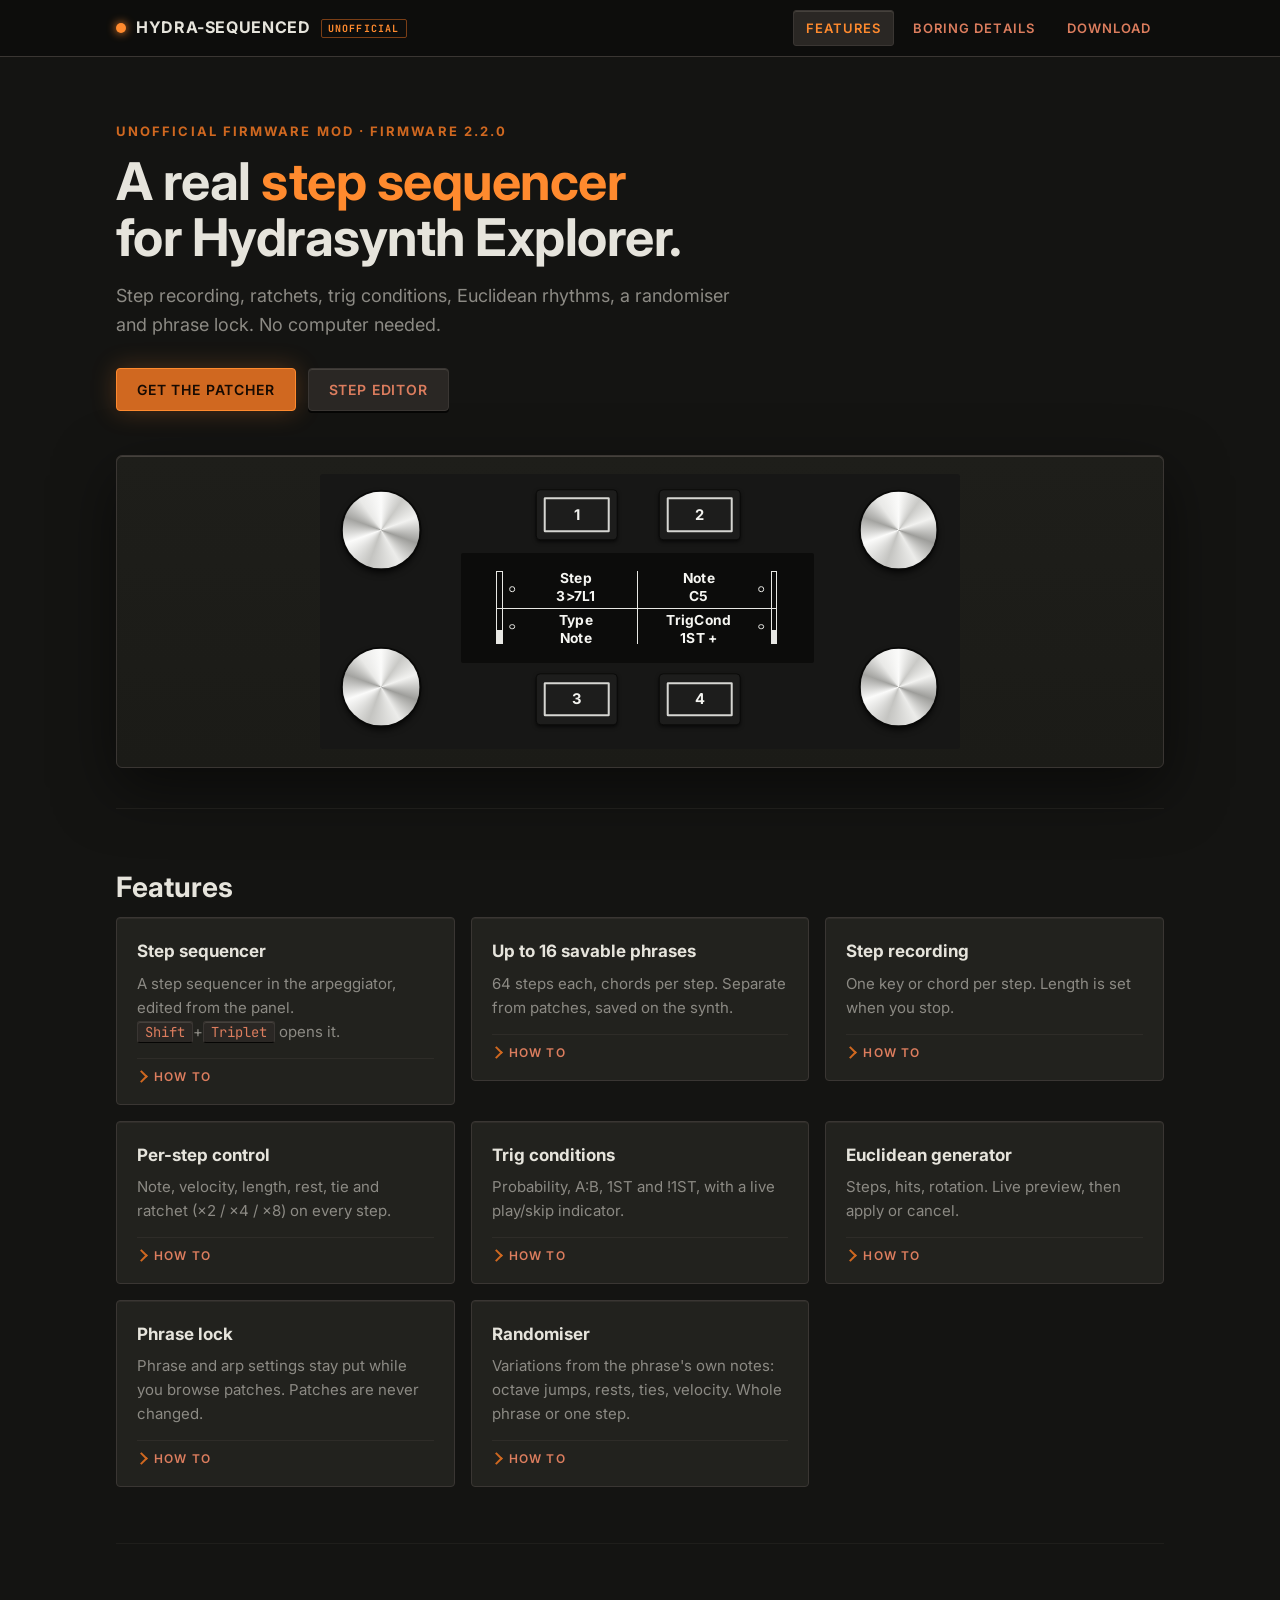
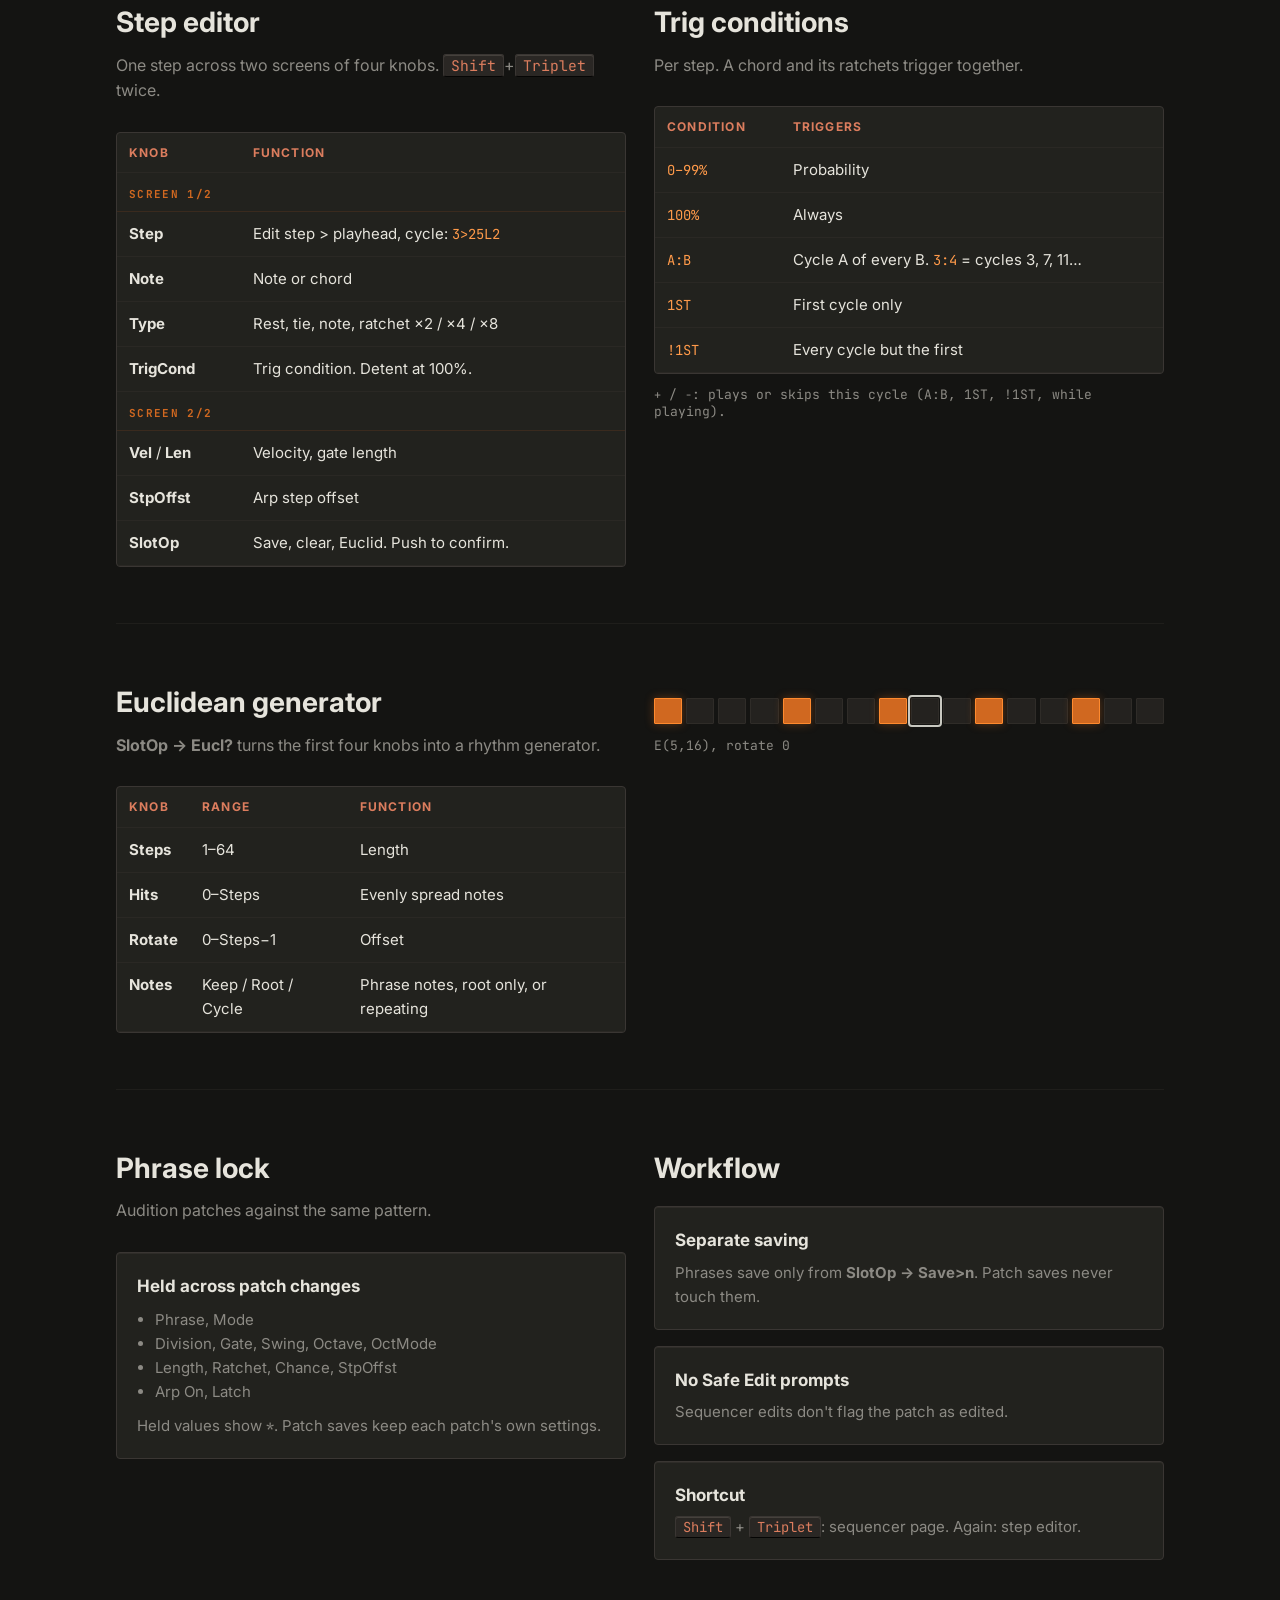
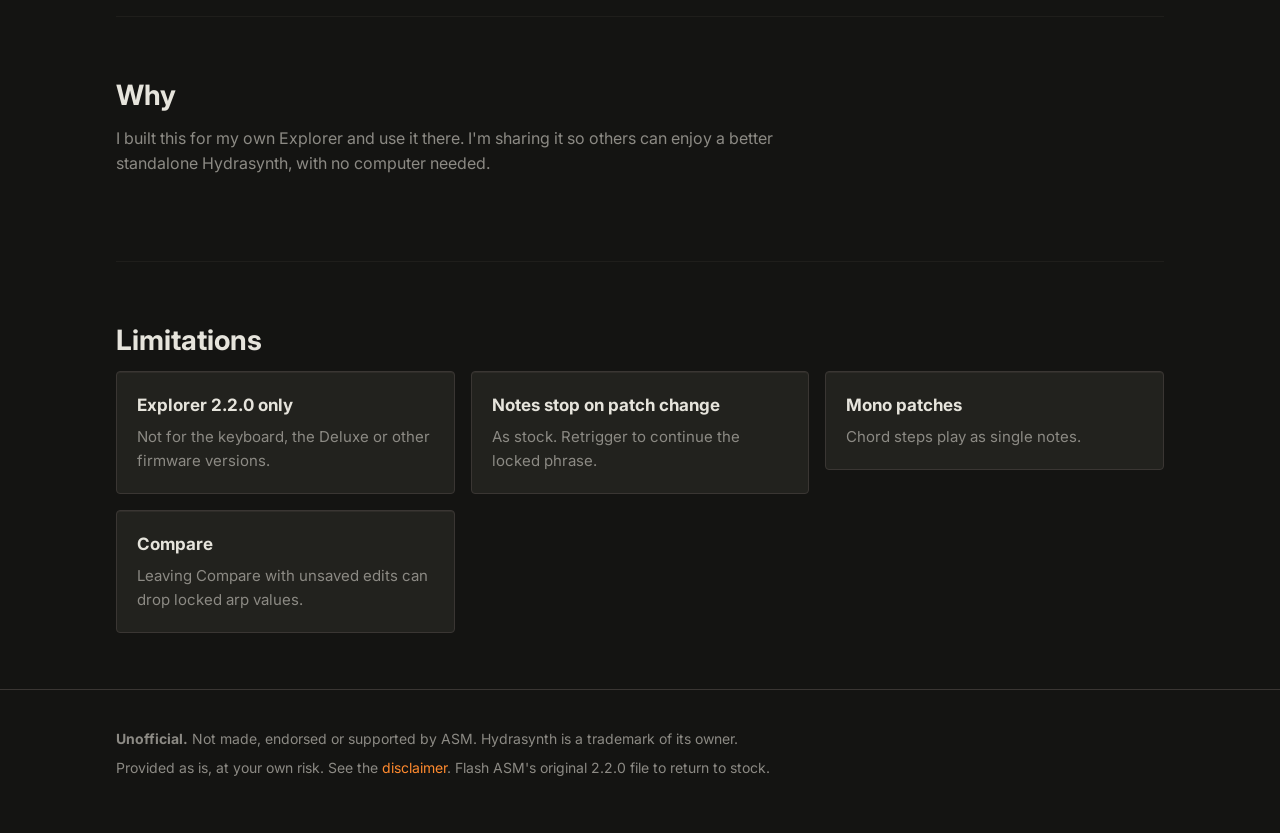
==== index.html @ d0551c9b "Add the working patcher and the Boring Details page The download page now builds Hydra-Sequenced v5." ====
<!doctype html>
<html lang="en">
<head>
<meta charset="utf-8">
<meta name="viewport" content="width=device-width, initial-scale=1">
<title>Hydra-Sequenced</title>
<meta name="description" content="Hydra-Sequenced: an unofficial firmware mod that adds a step sequencer to the Hydrasynth Explorer, edited entirely from the panel.">
<link rel="preconnect" href="https://fonts.googleapis.com">
<link rel="preconnect" href="https://fonts.gstatic.com" crossorigin>
<link href="https://fonts.googleapis.com/css2?family=Inter:wght@400;500;600;700&family=JetBrains+Mono:wght@500;600;700&display=swap" rel="stylesheet">
<link rel="stylesheet" href="style.css">
</head>
<body>

<header class="top">
  <div class="wrap">
    <a class="brand" href="index.html"><span class="led"></span>HYDRA-SEQUENCED <span class="badge">unofficial</span></a>
    <nav class="links">
      <a class="on" href="index.html">Features</a>
      <a href="tech.html">Boring Details</a>
      <a href="download.html">Download</a>
    </nav>
  </div>
</header>

<main class="wrap">

  <div class="hero">
    <div class="eyebrow">Unofficial firmware mod &middot; firmware 2.2.0</div>
    <h1>A real <em>step sequencer</em><br>for Hydrasynth Explorer.</h1>
    <p class="lede">Step recording, ratchets, trig conditions, Euclidean rhythms, a randomiser and phrase lock. No computer needed.</p>
    <div class="cta">
      <a class="btn primary" href="download.html">Get the patcher</a>
      <a class="btn" href="#editor">Step editor</a>
    </div>

    <div class="device">
      <div class="xp" role="img" aria-label="The step editor on the Explorer's display: Step 3&gt;25L2, Note C4+E4, Type x2, TrigCond 2:4 +">
        <i class="xk" style="left:9.6%;top:20.5%"></i><i class="xk" style="left:90.4%;top:20.5%"></i>
        <i class="xk" style="left:9.6%;top:77.4%"></i><i class="xk" style="left:90.4%;top:77.4%"></i>
        <u class="xb" style="left:40.1%;top:14.9%">1</u><u class="xb" style="left:59.3%;top:14.9%">2</u>
        <u class="xb" style="left:40.1%;top:82%">3</u><u class="xb" style="left:59.3%;top:82%">4</u>
        <div class="xs">
          <em class="xbar l"></em><em class="xbar r"></em><em class="xh"></em><em class="xv"></em>
          <em class="xo" style="left:14.5%;top:32.8%"></em><em class="xo" style="left:14.5%;top:67%"></em>
          <em class="xo" style="left:85.1%;top:32.8%"></em><em class="xo" style="left:85.1%;top:67%"></em>
          <div class="xc" style="left:32.6%;top:31%"><b>Step</b><span id="dStep">3&gt;5L2</span></div>
          <div class="xc" style="left:67.4%;top:31%"><b>Note</b><span id="dNote">G3+B3</span></div>
          <div class="xc" style="left:32.6%;top:69%"><b>Type</b><span id="dType">Note</span></div>
          <div class="xc" style="left:67.4%;top:69%"><b>TrigCond</b><span id="dCond">2:4 +</span></div>
        </div>
      </div>
    </div>
  </div>

  <section id="overview">
    <h2>Features</h2>
    <div class="grid">
      <div class="card">
        <h3>Step sequencer</h3>
        <p>A step sequencer in the arpeggiator, edited from the panel. <kbd>Shift</kbd>+<kbd>Triplet</kbd> opens it.</p>
        <details class="how"><summary>How to</summary><ol>
          <li>Press <kbd>ARP ON</kbd>. <kbd>Shift</kbd>+<kbd>ARP ON</kbd> opens the arp pages: <b>Mode</b> &rarr; Phrase.</li>
          <li><kbd>Shift</kbd>+<kbd>Triplet</kbd>: sequencer page (ClkLock, SeqRec, PhrLock, SeqStps).</li>
          <li><kbd>Shift</kbd>+<kbd>Triplet</kbd> again, or push <b>SeqStps</b>: step editor.</li>
          <li>Step editor screens: Step, Note, Type, TrigCond | Vel, Len, StpOffst, SlotOp.</li>
          <li><kbd>Exit</kbd> to leave.</li>
        </ol></details>
      </div>
      <div class="card">
        <h3>Up to 16 savable phrases</h3>
        <p>64 steps each, chords per step. Separate from patches, saved on the synth.</p>
        <details class="how"><summary>How to</summary><ol>
          <li>Press <kbd>ARP ON</kbd>. <kbd>Shift</kbd>+<kbd>ARP ON</kbd> opens the arp pages: <b>Mode</b> &rarr; Phrase, <b>Phrase</b> &rarr; 1&ndash;16.</li>
          <li><kbd>Shift</kbd>+<kbd>Triplet</kbd> twice: step editor.</li>
          <li>Record or edit the phrase.</li>
          <li>Screen 2: <b>SlotOp</b> &rarr; <code>Save&gt;n</code>, push. <code>*</code> = overwrite.</li>
        </ol></details>
      </div>
      <div class="card">
        <h3>Step recording</h3>
        <p>One key or chord per step. Length is set when you stop.</p>
        <details class="how"><summary>How to</summary><ol>
          <li>Press <kbd>ARP ON</kbd>. <kbd>Shift</kbd>+<kbd>ARP ON</kbd> opens the arp pages: <b>Mode</b> &rarr; Phrase, <b>Phrase</b> &rarr; 1&ndash;16. This is the slot you record into.</li>
          <li><kbd>Shift</kbd>+<kbd>Triplet</kbd>: sequencer page.</li>
          <li><b>SeqRec</b> on. <b>SeqStps</b> counts steps.</li>
          <li>Play each step in order, a key or chord per step.</li>
          <li><b>SeqRec</b> off. <kbd>Shift</kbd>+<kbd>Triplet</kbd> again, then <b>SlotOp</b> &rarr; <code>Save&gt;n</code>, push.</li>
        </ol></details>
      </div>
      <div class="card">
        <h3>Per-step control</h3>
        <p>Note, velocity, length, rest, tie and ratchet (&times;2 / &times;4 / &times;8) on every step.</p>
        <details class="how"><summary>How to</summary><ol>
          <li>Press <kbd>ARP ON</kbd>. <kbd>Shift</kbd>+<kbd>ARP ON</kbd> opens the arp pages: <b>Mode</b> &rarr; Phrase, <b>Phrase</b> &rarr; 1&ndash;16.</li>
          <li><kbd>Shift</kbd>+<kbd>Triplet</kbd> twice: step editor.</li>
          <li><b>Step</b>: select the step.</li>
          <li>Screen 1: <b>Note</b>, <b>Type</b>. Screen 2: <b>Vel</b>, <b>Len</b>.</li>
          <li><b>SlotOp</b> &rarr; <code>Save&gt;n</code> to keep.</li>
        </ol></details>
      </div>
      <div class="card">
        <h3>Trig conditions</h3>
        <p>Probability, A:B, 1ST and !1ST, with a live play/skip indicator.</p>
        <details class="how"><summary>How to</summary><ol>
          <li>Press <kbd>ARP ON</kbd>. <kbd>Shift</kbd>+<kbd>ARP ON</kbd> opens the arp pages: <b>Mode</b> &rarr; Phrase, <b>Phrase</b> &rarr; 1&ndash;16.</li>
          <li><kbd>Shift</kbd>+<kbd>Triplet</kbd> twice: step editor.</li>
          <li><b>Step</b>: select the step, then turn <b>TrigCond</b>.</li>
          <li>Below 100%: probability. Detent at 100%. Above: <code>1:2</code> &hellip; <code>4:4</code>, <code>1ST</code>, <code>!1ST</code>.</li>
          <li>While playing, <b>Step</b> shows the cycle (<code>L2</code>) and <b>TrigCond</b> shows <code>+</code> / <code>-</code>.</li>
          <li><b>SlotOp</b> &rarr; <code>Save&gt;n</code> to keep.</li>
        </ol></details>
      </div>
      <div class="card">
        <h3>Euclidean generator</h3>
        <p>Steps, hits, rotation. Live preview, then apply or cancel.</p>
        <details class="how"><summary>How to</summary><ol>
          <li>Press <kbd>ARP ON</kbd>. <kbd>Shift</kbd>+<kbd>ARP ON</kbd> opens the arp pages: <b>Mode</b> &rarr; Phrase, <b>Phrase</b> &rarr; 1&ndash;16.</li>
          <li><kbd>Shift</kbd>+<kbd>Triplet</kbd> twice: step editor.</li>
          <li>Screen 2: <b>SlotOp</b> &rarr; <code>Eucl?</code>, push.</li>
          <li>Screen 1: <b>Steps</b>, <b>Hits</b>, <b>Rotate</b>, <b>Notes</b>. You hear it live.</li>
          <li>Push <b>SlotOp</b> to apply, <kbd>Exit</kbd> to cancel.</li>
          <li><b>SlotOp</b> &rarr; <code>Save&gt;n</code> to keep.</li>
        </ol></details>
      </div>
      <div class="card">
        <h3>Phrase lock</h3>
        <p>Phrase and arp settings stay put while you browse patches. Patches are never changed.</p>
        <details class="how"><summary>How to</summary><ol>
          <li>Press <kbd>ARP ON</kbd>. <kbd>Shift</kbd>+<kbd>ARP ON</kbd> opens the arp pages: <b>Mode</b> &rarr; Phrase, <b>Phrase</b> &rarr; 1&ndash;16.</li>
          <li><kbd>Shift</kbd>+<kbd>Triplet</kbd>: sequencer page.</li>
          <li><b>PhrLock</b> on.</li>
          <li>Browse patches. Held values show <code>*</code>.</li>
          <li><b>PhrLock</b> off restores each patch's own settings.</li>
        </ol></details>
      </div>
      <div class="card">
        <h3>Randomiser</h3>
        <p>Variations from the phrase's own notes: octave jumps, rests, ties, velocity. Whole phrase or one step.</p>
        <details class="how"><summary>How to</summary><ol>
          <li>Press <kbd>ARP ON</kbd>. <kbd>Shift</kbd>+<kbd>ARP ON</kbd> opens the arp pages: <b>Mode</b> &rarr; Phrase, <b>Phrase</b> &rarr; 1&ndash;16.</li>
          <li>Whole phrase: <kbd>Shift</kbd>+<kbd>Triplet</kbd>: sequencer page. Hold <kbd>Random</kbd>, push <b>SeqStps</b>. Press <kbd>Random</kbd> again at <code>Random?</code> to apply, <kbd>Exit</kbd> to cancel.</li>
          <li>One step: <kbd>Shift</kbd>+<kbd>Triplet</kbd> twice: step editor. Select it with <b>Step</b>, then hold <kbd>Random</kbd> and push <b>Step</b>.</li>
          <li>Step 1 is kept. <b>SlotOp</b> &rarr; <code>Save&gt;n</code> to keep.</li>
        </ol></details>
      </div>
    </div>
  </section>

  <section id="editor">
    <div class="split">
      <div>
        <h2>Step editor</h2>
        <p class="sub">One step across two screens of four knobs. <kbd>Shift</kbd>+<kbd>Triplet</kbd> twice.</p>
        <div class="tablebox">
          <table>
            <tr><th>Knob</th><th>Function</th></tr>
            <tr class="grp"><td colspan="2">Screen 1/2</td></tr>
            <tr><td><b>Step</b></td><td>Edit step &gt; playhead, cycle: <code>3&gt;25L2</code></td></tr>
            <tr><td><b>Note</b></td><td>Note or chord</td></tr>
            <tr><td><b>Type</b></td><td>Rest, tie, note, ratchet &times;2 / &times;4 / &times;8</td></tr>
            <tr><td><b>TrigCond</b></td><td>Trig condition. Detent at 100%.</td></tr>
            <tr class="grp"><td colspan="2">Screen 2/2</td></tr>
            <tr><td><b>Vel</b> / <b>Len</b></td><td>Velocity, gate length</td></tr>
            <tr><td><b>StpOffst</b></td><td>Arp step offset</td></tr>
            <tr><td><b>SlotOp</b></td><td>Save, clear, Euclid. Push to confirm.</td></tr>
          </table>
        </div>
      </div>
      <div>
        <h2>Trig conditions</h2>
        <p class="sub">Per step. A chord and its ratchets trigger together.</p>
        <div class="tablebox">
          <table>
            <tr><th>Condition</th><th>Triggers</th></tr>
            <tr><td><code>0&ndash;99%</code></td><td>Probability</td></tr>
            <tr><td><code>100%</code></td><td>Always</td></tr>
            <tr><td><code>A:B</code></td><td>Cycle A of every B. <code>3:4</code> = cycles 3, 7, 11&hellip;</td></tr>
            <tr><td><code>1ST</code></td><td>First cycle only</td></tr>
            <tr><td><code>!1ST</code></td><td>Every cycle but the first</td></tr>
          </table>
        </div>
        <p class="caption" style="margin-top:12px"><code>+</code> / <code>-</code>: plays or skips this cycle (A:B, 1ST, !1ST, while playing).</p>
      </div>
    </div>
  </section>

  <section id="euclid">
    <div class="split">
      <div>
        <h2>Euclidean generator</h2>
        <p class="sub"><b>SlotOp &rarr; Eucl?</b> turns the first four knobs into a rhythm generator.</p>
        <div class="tablebox">
          <table>
            <tr><th>Knob</th><th>Range</th><th>Function</th></tr>
            <tr><td><b>Steps</b></td><td>1&ndash;64</td><td>Length</td></tr>
            <tr><td><b>Hits</b></td><td>0&ndash;Steps</td><td>Evenly spread notes</td></tr>
            <tr><td><b>Rotate</b></td><td>0&ndash;Steps&minus;1</td><td>Offset</td></tr>
            <tr><td><b>Notes</b></td><td>Keep / Root / Cycle</td><td>Phrase notes, root only, or repeating</td></tr>
          </table>
        </div>
      </div>
      <div>
        <div class="steps-strip" id="eu"></div>
        <p class="caption" id="eucap">E(5,16), rotate 0</p>
      </div>
    </div>
  </section>

  <section id="lock">
    <div class="split">
      <div>
        <h2>Phrase lock</h2>
        <p class="sub">Audition patches against the same pattern.</p>
        <div class="card">
          <h3>Held across patch changes</h3>
          <ul>
            <li>Phrase, Mode</li>
            <li>Division, Gate, Swing, Octave, OctMode</li>
            <li>Length, Ratchet, Chance, StpOffst</li>
            <li>Arp On, Latch</li>
          </ul>
          <p style="margin-top:10px">Held values show <code>*</code>. Patch saves keep each patch's own settings.</p>
        </div>
      </div>
      <div>
        <h2>Workflow</h2>
        <div class="grid" style="grid-template-columns:1fr; margin-top:16px">
          <div class="card"><h3>Separate saving</h3><p>Phrases save only from <b>SlotOp &rarr; Save&gt;n</b>. Patch saves never touch them.</p></div>
          <div class="card"><h3>No Safe Edit prompts</h3><p>Sequencer edits don't flag the patch as edited.</p></div>
          <div class="card"><h3>Shortcut</h3><p><kbd>Shift</kbd> + <kbd>Triplet</kbd>: sequencer page. Again: step editor.</p></div>
        </div>
      </div>
    </div>
  </section>

  <section id="why">
    <h2>Why</h2>
    <p class="sub">I built this for my own Explorer and use it there. I'm sharing it so others can enjoy a better standalone Hydrasynth, with no computer needed.</p>
  </section>

  <section id="limits">
    <h2>Limitations</h2>
    <div class="grid">
      <div class="card"><h3>Explorer 2.2.0 only</h3><p>Not for the keyboard, the Deluxe or other firmware versions.</p></div>
      <div class="card"><h3>Notes stop on patch change</h3><p>As stock. Retrigger to continue the locked phrase.</p></div>
      <div class="card"><h3>Mono patches</h3><p>Chord steps play as single notes.</p></div>
      <div class="card"><h3>Compare</h3><p>Leaving Compare with unsaved edits can drop locked arp values.</p></div>
    </div>
  </section>

</main>

<footer>
  <div class="wrap">
    <p><b>Unofficial.</b> Not made, endorsed or supported by ASM. Hydrasynth is a trademark of its owner.</p>
    <p>Provided as is, at your own risk. See the <a href="download.html#disclaimer">disclaimer</a>. Flash ASM's original 2.2.0 file to return to stock.</p>
  </div>
</footer>

<script>
  // Euclid strip: hit when ((i - rot) * hits) mod steps < hits, as the generator does.
  (function () {
    var strip = document.getElementById('eu'), cap = document.getElementById('eucap');
    var steps = 16, hits = 5, rot = 0, now = 0, cells = [];
    for (var i = 0; i < steps; i++) { var b = document.createElement('b'); strip.appendChild(b); cells.push(b); }
    function hit(i) { return (((i - rot + steps) % steps) * hits) % steps < hits; }
    function draw() {
      for (var i = 0; i < steps; i++) cells[i].className = (hit(i) ? 'on' : '') + (i === now ? ' now' : '');
      cap.textContent = 'E(' + hits + ',' + steps + '), rotate ' + rot;
    }
    draw();
    if (window.matchMedia && window.matchMedia('(prefers-reduced-motion: reduce)').matches) return;
    setInterval(function () {
      now = (now + 1) % steps;
      if (now === 0) rot = (rot + 1) % 4;
      draw();
    }, 220);
  })();
</script>
<script>
  // The display mock plays a 16-step phrase built from two
  // public-domain themes: Bach's Prelude in C (BWV 846) and Grieg's "In the Hall of
  // the Mountain King". Every cell changes each step. A:B / 1ST / !1ST show + or -
  // for the current cycle; cycle n counts from 0, L = n mod 12 + 1, as on the synth.
  (function () {
    var P = [
      ['C4', 'Note', '100%'], ['E4', 'x2', '75%'], ['G4', 'Note', '2:4'], ['C5', 'x4', '100%'],
      ['E5', 'Note', '1:2'], ['G4', 'Tie', '50%'], ['C5', 'Note', '1ST'], ['E5', 'Rest', '100%'],
      ['B3', 'Note', '!1ST'], ['C#4', 'x2', '90%'], ['D4', 'Note', '3:4'], ['E4', 'x8', '100%'],
      ['F#4', 'Note', '25%'], ['D4', 'x2', '1:3'], ['F#4+B4', 'Note', '100%'], ['F#4', 'Tie', '2:2']
    ];
    var EDIT = 3, play = 0, n = 0;   // the edit cursor stays put; the playhead runs
    var el = function (id) { return document.getElementById(id); };
    function mark(c) {
      if (c === '1ST') return n === 0 ? ' +' : ' -';
      if (c === '!1ST') return n > 0 ? ' +' : ' -';
      var m = /^(\d):(\d)$/.exec(c);
      if (m) return (n % +m[2]) === +m[1] - 1 ? ' +' : ' -';
      return '';
    }
    function draw() {
      var st = P[play];
      el('dStep').textContent = EDIT + '>' + (play + 1) + 'L' + (n % 12 + 1);
      el('dNote').textContent = st[0];
      el('dType').textContent = st[1];
      el('dCond').textContent = st[2] + mark(st[2]);
    }
    draw();
    if (window.matchMedia && window.matchMedia('(prefers-reduced-motion: reduce)').matches) return;
    setInterval(function () {
      play = (play + 1) % P.length;
      if (play === 0) n++;
      draw();
    }, 300);
  })();
</script>
</body>
</html>
---- style.css ----
/* Palette from plugin/Source/ui/HydTheme.h (the Hydrasynth panel): near-black
   surfaces, orange legends, light-grey lines, a dark OLED screen. */
:root {
  --panel: #141412;
  --section: #1b1b17;
  --raised: #22221e;
  --button: #2a2724;
  --edge: #3a3633;
  --bevel: #45413c;
  --screen: #0a0a09;
  --orange: #d06820;
  --orange-hi: #ff8a2e;
  --orange-dim: #7a3e16;
  --legend: #dc7d5e;
  --line: #c8c8c0;
  --text: #e6e4dc;
  --text-dim: #8c8a84;
  --graph: #ff9a4a;
  --ok: #5cc060;
  --warn: #e0a030;
  --bad: #d07070;
  --mono: "JetBrains Mono", ui-monospace, SFMono-Regular, Menlo, monospace;
  --sans: "Inter", system-ui, -apple-system, "Segoe UI", sans-serif;
  --r: 4px;
}

* { box-sizing: border-box; }
html { -webkit-text-size-adjust: 100%; }
body {
  margin: 0;
  background: var(--panel);
  color: var(--text);
  font: 16px/1.6 var(--sans);
}
a { color: var(--orange-hi); text-decoration: none; }
a:hover { text-decoration: underline; }
code, kbd { font-family: var(--mono); font-size: .92em; }
kbd {
  background: var(--button); border: 1px solid var(--edge); border-bottom-color: var(--shadow, #050504);
  border-radius: 3px; padding: 1px 7px; color: var(--legend); white-space: nowrap;
  box-shadow: inset 0 1px 0 var(--bevel);
}

.wrap { max-width: 1080px; margin: 0 auto; padding: 0 16px; }

/* top bar */
header.top {
  position: sticky; top: 0; z-index: 10;
  background: rgba(14, 14, 12, .92); backdrop-filter: blur(8px);
  border-bottom: 1px solid var(--edge);
}
header.top .wrap { display: flex; align-items: center; gap: 16px; height: 56px; }
.brand { display: flex; align-items: center; gap: 10px; white-space: nowrap; color: var(--text); font-weight: 700; letter-spacing: .04em; }
.brand:hover { text-decoration: none; }
.brand .led { width: 10px; height: 10px; border-radius: 50%; background: var(--orange-hi); box-shadow: 0 0 10px var(--orange-hi); }
.brand small { color: var(--text-dim); font-weight: 500; letter-spacing: 0; }
nav.links { margin-left: auto; display: flex; gap: 6px; }
nav.links a {
  color: var(--legend); font-size: 13px; font-weight: 600; letter-spacing: .08em; text-transform: uppercase;
  padding: 7px 12px; border-radius: 3px; border: 1px solid transparent;
}
nav.links a:hover { text-decoration: none; border-color: var(--edge); }
nav.links a.on { background: var(--button); border-color: var(--edge); color: var(--orange-hi); box-shadow: inset 0 1px 0 var(--bevel); }

/* hero */
.hero { padding: 64px 0 40px; }
.eyebrow { color: var(--orange); font-size: 13px; font-weight: 700; letter-spacing: .16em; text-transform: uppercase; }
h1 { font-size: clamp(32px, 5vw, 52px); line-height: 1.08; margin: 12px 0 16px; letter-spacing: -.01em; }
h1 em { font-style: normal; color: var(--orange-hi); }
.lede { color: var(--text-dim); font-size: 18px; max-width: 640px; margin: 0 0 28px; }
.cta { display: flex; flex-wrap: wrap; gap: 12px; }
.btn {
  display: inline-flex; align-items: center; gap: 8px; cursor: pointer;
  font: 600 14px var(--sans); letter-spacing: .06em; text-transform: uppercase;
  padding: 12px 20px; border-radius: 4px; border: 1px solid var(--edge);
  background: var(--button); color: var(--legend); box-shadow: inset 0 1px 0 var(--bevel), 0 2px 0 #050504;
}
.btn:hover { text-decoration: none; color: var(--orange-hi); }
.btn.primary { background: var(--orange); border-color: var(--orange-hi); color: #160a02; box-shadow: 0 0 24px rgba(255, 138, 46, .25); }
.btn.primary:hover { background: var(--orange-hi); color: #160a02; }
.btn[disabled] { opacity: .45; cursor: not-allowed; box-shadow: none; }

/* the synth display */
.device {
  margin-top: 44px; background: linear-gradient(#1e1e1a, var(--section)); border: 1px solid var(--edge);
  border-radius: 6px; padding: 22px; box-shadow: 0 20px 60px rgba(0, 0, 0, .5), inset 0 1px 0 var(--bevel);
}
.device-head { display: flex; justify-content: space-between; align-items: baseline; margin-bottom: 14px; }
.device-head span { color: var(--legend); font-size: 12px; font-weight: 700; letter-spacing: .14em; text-transform: uppercase; }
.device-head small { color: var(--text-dim); font-family: var(--mono); font-size: 12px; }
.oled {
  background: var(--screen); border: 1px solid #000; border-radius: 3px; padding: 14px;
  box-shadow: inset 0 0 24px rgba(0, 0, 0, .9);
  display: grid; grid-template-columns: repeat(4, 1fr); gap: 10px;
}
.cell { border: 1px solid #262420; border-radius: 2px; padding: 8px 10px; min-width: 0; }
.cell .k { color: var(--text-dim); font: 600 11px var(--mono); letter-spacing: .06em; text-transform: uppercase; }
.cell .v { color: var(--text); font: 600 19px var(--mono); white-space: nowrap; overflow: hidden; text-overflow: ellipsis; }
.cell.hot { border-color: var(--orange-dim); }
.cell.hot .v { color: var(--graph); text-shadow: 0 0 8px rgba(255, 154, 74, .35); }
.knobs { display: grid; grid-template-columns: repeat(4, 1fr); gap: 10px; margin-top: 16px; }
.knob { display: flex; justify-content: center; }
.knob i {
  width: 44px; height: 44px; border-radius: 50%; background: #1e1d1b; display: block; position: relative;
  box-shadow: 0 0 0 3px #3a2a1e, 0 0 0 5px #141412, 0 4px 10px rgba(0, 0, 0, .6);
}
.knob i::after { content: ""; position: absolute; left: 50%; top: 6px; width: 2px; height: 12px; background: var(--line); transform-origin: 50% 16px; transform: translateX(-50%) rotate(var(--a, 0deg)); }
.knob.lit i { box-shadow: 0 0 0 3px var(--orange), 0 0 0 5px #141412, 0 0 16px rgba(208, 104, 32, .45); }

/* sections */
section { padding: 56px 0; border-top: 1px solid #1f1e1b; }
h2 { font-size: 28px; margin: 0 0 8px; }
h2 + .sub { color: var(--text-dim); margin: 0 0 28px; max-width: 680px; }
h3 { font-size: 17px; margin: 0 0 6px; color: var(--text); }
.grid { display: grid; gap: 16px; grid-template-columns: repeat(auto-fill, minmax(280px, 1fr)); align-items: start; }
.card {
  background: var(--raised); border: 1px solid var(--edge); border-radius: var(--r); padding: 20px;
  box-shadow: inset 0 1px 0 #2e2c28;
}
.card p { margin: 0; color: var(--text-dim); font-size: 15px; }
.card .tag { display: inline-block; margin-bottom: 10px; color: var(--orange); font: 700 11px var(--mono); letter-spacing: .12em; text-transform: uppercase; }
.card ul { margin: 8px 0 0; padding-left: 18px; color: var(--text-dim); font-size: 15px; }

.split { display: grid; gap: 28px; grid-template-columns: 1fr 1fr; align-items: start; }
@media (max-width: 820px) { .split { grid-template-columns: 1fr; } }

table { width: 100%; border-collapse: collapse; font-size: 15px; }
th, td { text-align: left; padding: 10px 12px; border-bottom: 1px solid #2a2824; vertical-align: top; }
th { color: var(--legend); font-size: 12px; letter-spacing: .1em; text-transform: uppercase; }
td code { color: var(--graph); }
.tablebox { background: var(--raised); border: 1px solid var(--edge); border-radius: var(--r); overflow-x: auto; }

.steps-strip { display: grid; grid-template-columns: repeat(16, 1fr); gap: 4px; margin: 18px 0 6px; }
.steps-strip b { height: 26px; border-radius: 1px; background: #24221f; border: 1px solid #2f2c28; }
.steps-strip b.on { background: var(--orange); border-color: var(--orange-hi); box-shadow: 0 0 10px rgba(208, 104, 32, .4); }
.steps-strip b.now { outline: 2px solid var(--line); outline-offset: 1px; }
.caption { color: var(--text-dim); font: 13px var(--mono); }

.note {
  border-left: 3px solid var(--orange); background: #1a1814; padding: 14px 16px; border-radius: 0 4px 4px 0;
  color: var(--text-dim); font-size: 15px;
}
.note.warn { border-color: var(--warn); }
.note strong { color: var(--text); }

ol.flow { counter-reset: s; list-style: none; padding: 0; margin: 0; display: grid; gap: 14px; }
ol.flow > li { counter-increment: s; position: relative; padding: 18px 18px 18px 64px; background: var(--raised); border: 1px solid var(--edge); border-radius: var(--r); }
ol.flow > li::before {
  content: counter(s); position: absolute; left: 18px; top: 16px; width: 30px; height: 30px; border-radius: 50%;
  display: grid; place-items: center; font: 700 14px var(--mono); color: #160a02; background: var(--orange);
}
ol.flow h3 { margin-bottom: 4px; }
ol.flow p { margin: 0; color: var(--text-dim); }

/* patcher */
.drop { display: block;
  margin-top: 12px; border: 2px dashed var(--edge); border-radius: var(--r); padding: 28px 18px; text-align: center;
  background: #171613; cursor: pointer; transition: border-color .15s, background .15s;
}
.drop:hover, .drop.over { border-color: var(--orange); background: #1c1915; }
.drop strong { color: var(--text); }
.drop p { margin: 6px 0 0; color: var(--text-dim); font-size: 14px; }
.status { margin-top: 12px; font: 14px var(--mono); padding: 10px 12px; border-radius: 3px; background: var(--screen); border: 1px solid #000; color: var(--text-dim); word-break: break-all; }
.status.ok { color: var(--ok); }
.status.bad { color: var(--bad); }
.status.wait { color: var(--warn); }
.hash { font: 12px var(--mono); color: var(--text-dim); word-break: break-all; }

footer { border-top: 1px solid var(--edge); padding: 32px 0 48px; color: var(--text-dim); font-size: 14px; }
footer p { margin: 6px 0; }

@media (max-width: 640px) {
  .oled, .knobs { grid-template-columns: repeat(2, 1fr); }
  .cell .v { font-size: 17px; }
  nav.links a { padding: 6px 8px; font-size: 12px; }
  .brand small { display: none; }
  .steps-strip { grid-template-columns: repeat(8, 1fr); }
}

/* how-to accordions */
details.how { margin-top: 14px; border-top: 1px solid #2e2c28; padding-top: 10px; }
details.how summary {
  cursor: pointer; list-style: none; display: flex; align-items: center; gap: 8px;
  color: var(--legend); font: 600 12px var(--sans); letter-spacing: .1em; text-transform: uppercase;
}
details.how summary::-webkit-details-marker { display: none; }
details.how summary::before {
  content: ""; width: 7px; height: 7px; border-right: 2px solid var(--orange); border-bottom: 2px solid var(--orange);
  transform: rotate(-45deg); transition: transform .15s;
}
details.how[open] summary::before { transform: rotate(45deg); }
details.how summary:hover { color: var(--orange-hi); }
details.how ol { margin: 10px 0 0; padding-left: 20px; color: var(--text-dim); font-size: 14.5px; }
details.how li { margin: 5px 0; }
details.how li::marker { color: var(--orange); font-family: var(--mono); }
.badge {
  font: 700 10px var(--mono); letter-spacing: .12em; text-transform: uppercase; color: var(--orange-hi);
  border: 1px solid var(--orange-dim); border-radius: 2px; padding: 2px 6px;
}
@media (max-width: 640px) {
  header.top .wrap { flex-wrap: wrap; height: auto; row-gap: 6px; padding-top: 10px; padding-bottom: 10px; }
  .brand { font-size: 15px; }
  nav.links { margin-left: 0; width: 100%; }
}
p code, li code, td code { overflow-wrap: anywhere; }
ol.flow > li { min-width: 0; }
@media (max-width: 640px) {
  ol.flow > li { padding: 16px 14px 16px 54px; }
  ol.flow > li::before { left: 12px; }
}

/* The Explorer's display block, laid out from a panel photo (315 x 135):
   four brushed knobs at the corners, buttons 1-2 above and 3-4 below,
   a black 2x2 OLED with white text, crossing dividers and edge bars. */
.device { padding: 18px; display: flex; justify-content: center; }
tr.grp td { color: var(--orange); font: 700 11px var(--mono); letter-spacing: .12em; text-transform: uppercase; padding-top: 14px; border-bottom-color: #3a2a1e; }
.xp {
  position: relative; width: 100%; max-width: 640px; aspect-ratio: 312 / 134;
  background: #171716; border-radius: 3px; container-type: inline-size;
}
.xk {
  position: absolute; width: 12%; aspect-ratio: 1; transform: translate(-50%, -50%); border-radius: 50%;
  background:
    radial-gradient(circle, rgba(0,0,0,0) 78%, rgba(0,0,0,.28) 92%, rgba(0,0,0,.5) 100%),
    conic-gradient(from 0deg, #fbfbfa 0deg, #c9c9c6 35deg, #f2f2f0 70deg, #9d9d9a 110deg, #ececea 150deg, #c4c4c1 200deg,
                   #fbfbfa 250deg, #a3a3a0 290deg, #e9e9e7 325deg, #fbfbfa 360deg);
  box-shadow: 0 0 0 .3cqw #090908, 0 .6cqw 1.2cqw rgba(0,0,0,.8);
}
.xb {
  position: absolute; width: 12.9%; height: 18.7%; transform: translate(-50%, -50%); text-decoration: none;
  background: #1d1d1c; border: .3cqw solid #0a0a09; border-radius: .7cqw; box-shadow: 0 .3cqw .6cqw rgba(0,0,0,.6);
  display: grid; place-items: center; font: 700 2.3cqw var(--sans); color: #f2f2ee;
}
.xb::before {
  content: ""; position: absolute; inset: 15% 9%; border: .35cqw solid #d6d6d2; border-radius: .2cqw;
}
.xs { position: absolute; left: 22%; right: 22.8%; top: 28.9%; bottom: 31.3%; background: #0c0c0b; border-radius: .3cqw; }
.xs em { position: absolute; display: block; }
.xbar { top: 16.4%; bottom: 17.4%; width: 1.9%; border: .25cqw solid #e8e8e4; }
.xbar.l { left: 10.1%; } .xbar.r { right: 10.4%; }
.xbar::after { content: ""; position: absolute; left: 0; right: 0; bottom: 0; height: 18%; background: #e8e8e4; }
.xh { top: 50.2%; left: 10.1%; right: 10.4%; border-top: .3cqw solid #e8e8e4; }
.xv { left: 50%; top: 16.4%; bottom: 17.4%; border-left: .3cqw solid #e8e8e4; }
.xo { width: 1.6%; aspect-ratio: 1; border: .2cqw solid #e8e8e4; border-radius: 50%; transform: translate(-50%, -50%); }
.xc { position: absolute; transform: translate(-50%, -50%); text-align: center; line-height: 1; white-space: nowrap; }
.xc b, .xc span { display: block; color: #f6f6f2; font: 700 2.15cqw var(--sans); letter-spacing: .02em; }
.xc span { margin-top: .25cqw; }
@media (max-width: 640px) { .device { padding: 6px; } }
ol.sub-steps { margin: 14px 0 0; padding-left: 22px; color: var(--text-dim); font-size: 15px; }
ol.sub-steps li { margin: 6px 0; }
ol.sub-steps li::marker { color: var(--orange); font-family: var(--mono); }
ol.sub-steps b { color: var(--text); }
.legal { background: var(--raised); border: 1px solid var(--edge); border-radius: var(--r); padding: 18px 20px; }
.legal p { margin: 0 0 10px; color: var(--text-dim); font-size: 14px; }
.legal p:last-child { margin-bottom: 0; }
.legal b { color: var(--text); }
.ack { display: flex; align-items: center; gap: 8px; color: var(--text-dim); font-size: 14px; width: 100%; }
.ack input { accent-color: var(--orange); width: 16px; height: 16px; }
ul.plain { margin: 0; padding-left: 18px; color: var(--text-dim); font-size: 15px; }
ul.plain li { margin: 7px 0; }
ul.plain li::marker { color: var(--orange); }
ul.plain b { color: var(--text); }
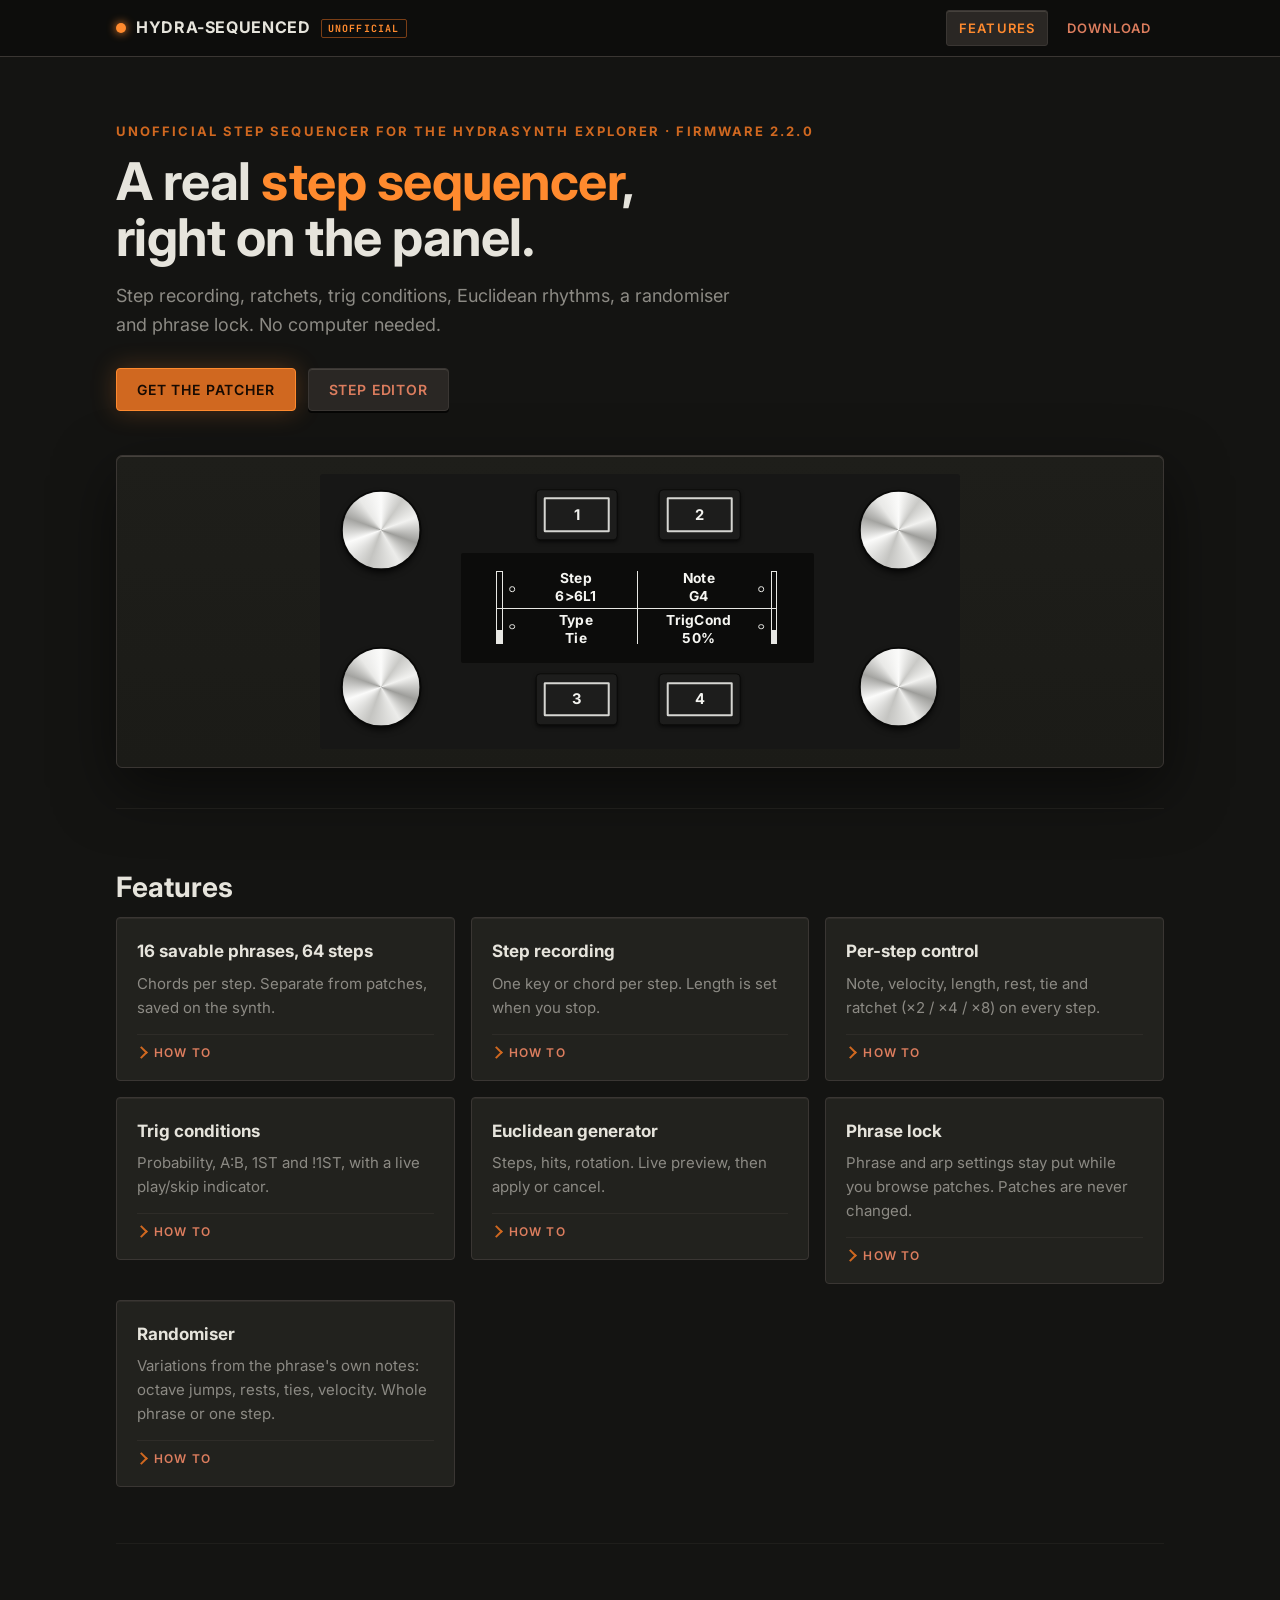
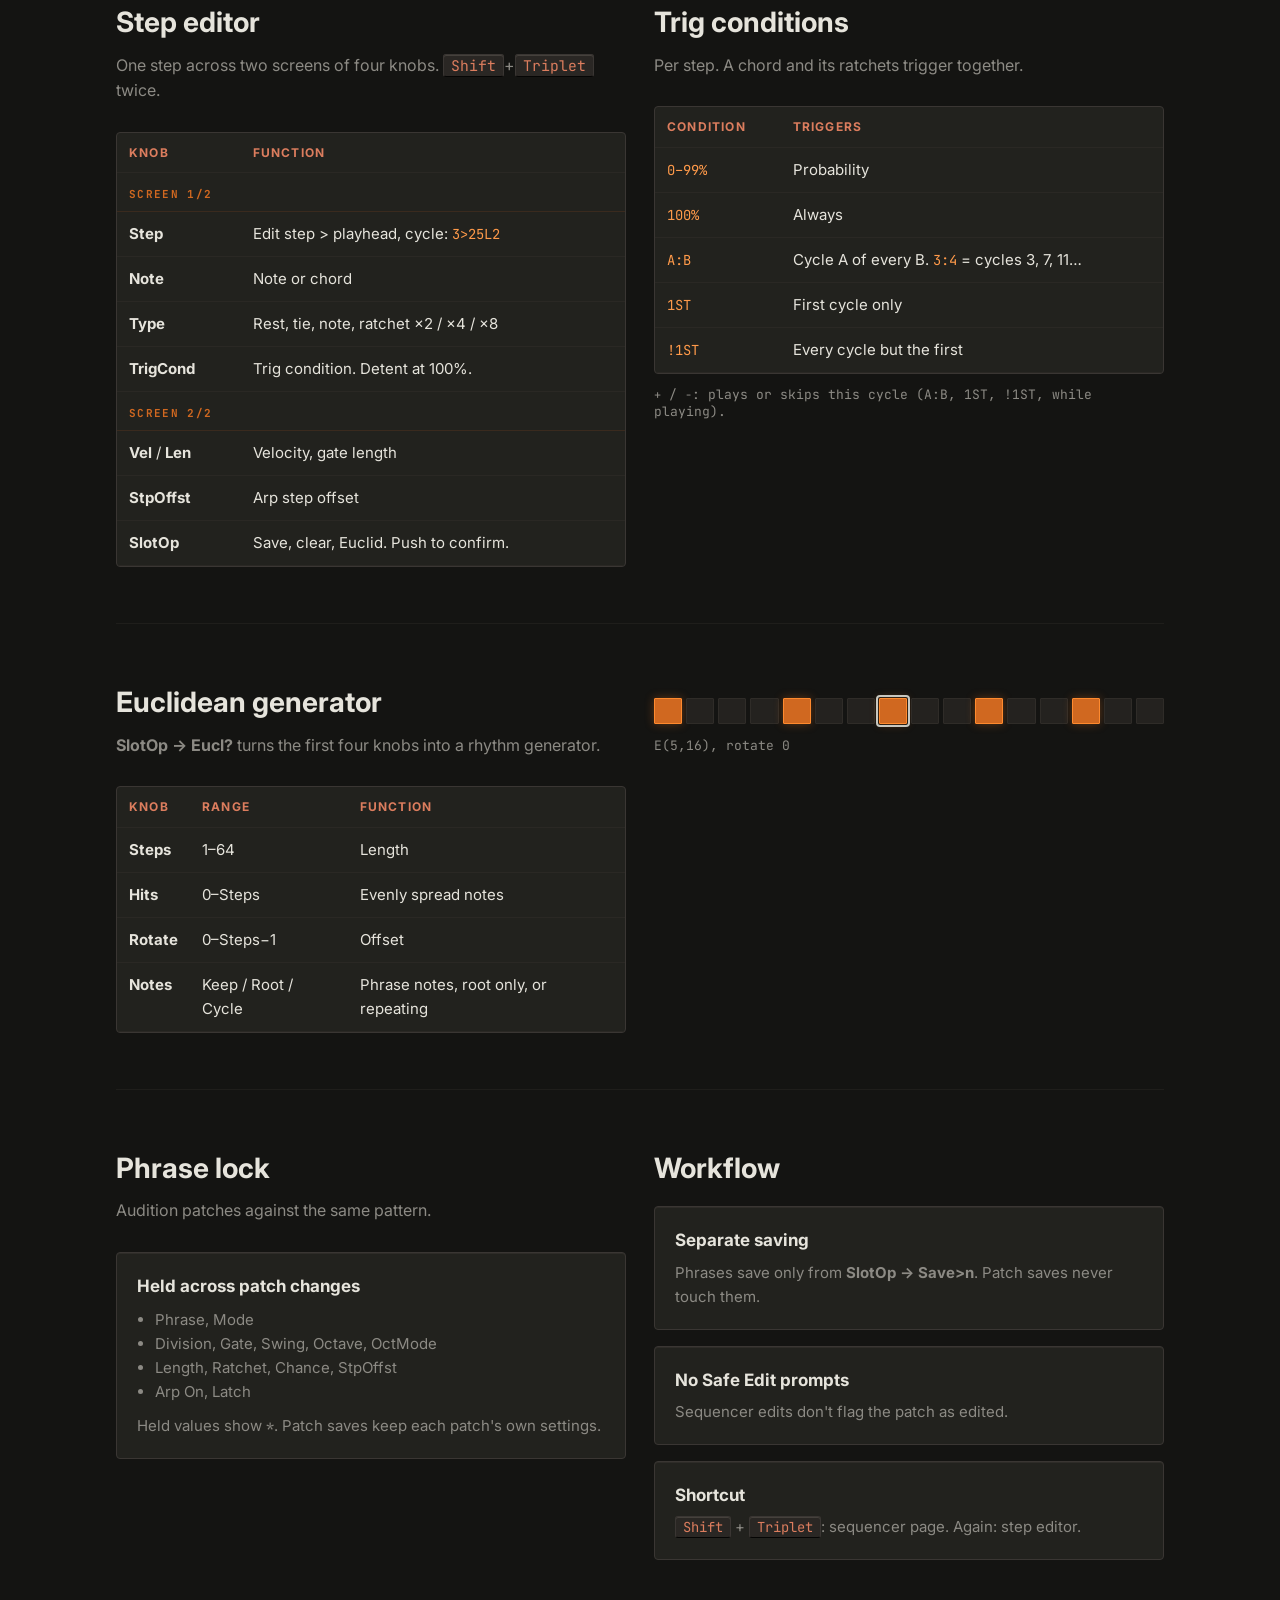
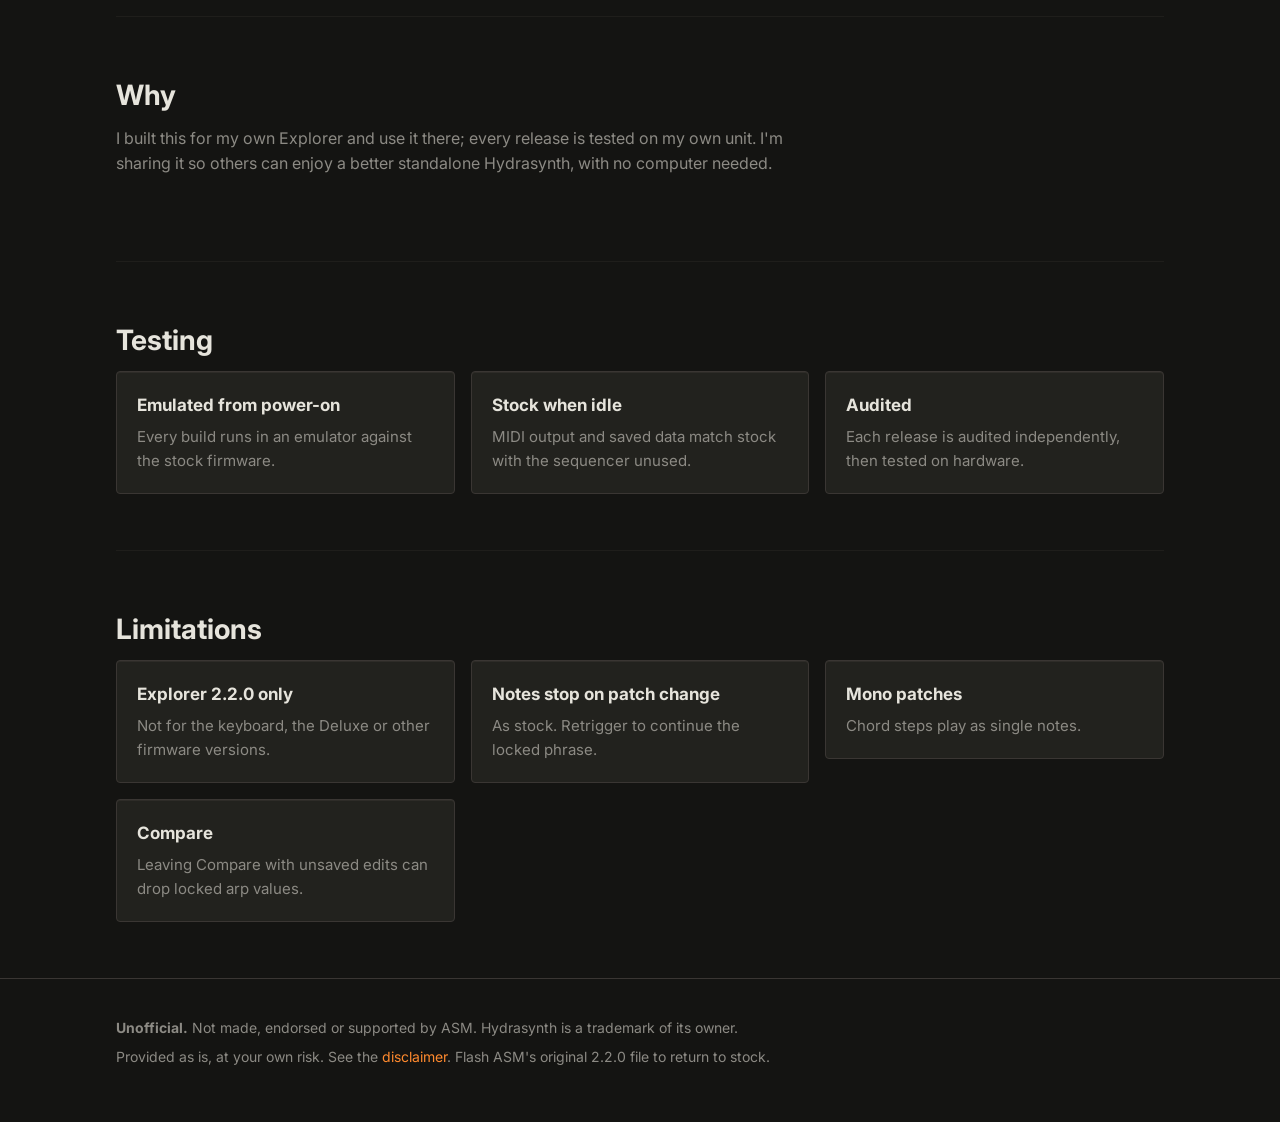
==== commit 12432392: "Add Hydra-Sequenced site: features, patcher page, README, MIT license Features page with how-to step" ====
--- a/index.html
+++ b/index.html
@@ -17,7 +17,6 @@
     <a class="brand" href="index.html"><span class="led"></span>HYDRA-SEQUENCED <span class="badge">unofficial</span></a>
     <nav class="links">
       <a class="on" href="index.html">Features</a>
-      <a href="tech.html">Boring Details</a>
       <a href="download.html">Download</a>
     </nav>
   </div>
@@ -26,8 +25,8 @@
 <main class="wrap">
 
   <div class="hero">
-    <div class="eyebrow">Unofficial firmware mod &middot; firmware 2.2.0</div>
-    <h1>A real <em>step sequencer</em><br>for Hydrasynth Explorer.</h1>
+    <div class="eyebrow">Unofficial step sequencer for the Hydrasynth Explorer &middot; firmware 2.2.0</div>
+    <h1>A real <em>step sequencer</em>,<br>right on the panel.</h1>
     <p class="lede">Step recording, ratchets, trig conditions, Euclidean rhythms, a randomiser and phrase lock. No computer needed.</p>
     <div class="cta">
       <a class="btn primary" href="download.html">Get the patcher</a>
@@ -57,45 +56,32 @@
     <h2>Features</h2>
     <div class="grid">
       <div class="card">
-        <h3>Step sequencer</h3>
-        <p>A step sequencer in the arpeggiator, edited from the panel. <kbd>Shift</kbd>+<kbd>Triplet</kbd> opens it.</p>
-        <details class="how"><summary>How to</summary><ol>
-          <li>Press <kbd>ARP ON</kbd>. <kbd>Shift</kbd>+<kbd>ARP ON</kbd> opens the arp pages: <b>Mode</b> &rarr; Phrase.</li>
-          <li><kbd>Shift</kbd>+<kbd>Triplet</kbd>: sequencer page (ClkLock, SeqRec, PhrLock, SeqStps).</li>
-          <li><kbd>Shift</kbd>+<kbd>Triplet</kbd> again, or push <b>SeqStps</b>: step editor.</li>
-          <li>Step editor screens: Step, Note, Type, TrigCond | Vel, Len, StpOffst, SlotOp.</li>
-          <li><kbd>Exit</kbd> to leave.</li>
-        </ol></details>
-      </div>
-      <div class="card">
-        <h3>Up to 16 savable phrases</h3>
-        <p>64 steps each, chords per step. Separate from patches, saved on the synth.</p>
-        <details class="how"><summary>How to</summary><ol>
-          <li>Press <kbd>ARP ON</kbd>. <kbd>Shift</kbd>+<kbd>ARP ON</kbd> opens the arp pages: <b>Mode</b> &rarr; Phrase, <b>Phrase</b> &rarr; 1&ndash;16.</li>
-          <li><kbd>Shift</kbd>+<kbd>Triplet</kbd> twice: step editor.</li>
-          <li>Record or edit the phrase.</li>
-          <li>Screen 2: <b>SlotOp</b> &rarr; <code>Save&gt;n</code>, push. <code>*</code> = overwrite.</li>
+        <h3>16 savable phrases, 64 steps</h3>
+        <p>Chords per step. Separate from patches, saved on the synth.</p>
+        <details class="how"><summary>How to</summary><ol>
+          <li><kbd>ARP</kbd> on, <b>Mode</b> &rarr; Phrase.</li>
+          <li><b>Phrase</b>: 1&ndash;16.</li>
+          <li>Record or edit.</li>
+          <li><b>SlotOp</b> &rarr; <code>Save&gt;n</code>, push. <code>*</code> = overwrite.</li>
         </ol></details>
       </div>
       <div class="card">
         <h3>Step recording</h3>
         <p>One key or chord per step. Length is set when you stop.</p>
         <details class="how"><summary>How to</summary><ol>
-          <li>Press <kbd>ARP ON</kbd>. <kbd>Shift</kbd>+<kbd>ARP ON</kbd> opens the arp pages: <b>Mode</b> &rarr; Phrase, <b>Phrase</b> &rarr; 1&ndash;16. This is the slot you record into.</li>
-          <li><kbd>Shift</kbd>+<kbd>Triplet</kbd>: sequencer page.</li>
+          <li><b>Phrase</b>: 1&ndash;16.</li>
           <li><b>SeqRec</b> on. <b>SeqStps</b> counts steps.</li>
-          <li>Play each step in order, a key or chord per step.</li>
-          <li><b>SeqRec</b> off. <kbd>Shift</kbd>+<kbd>Triplet</kbd> again, then <b>SlotOp</b> &rarr; <code>Save&gt;n</code>, push.</li>
+          <li>Play each step in order.</li>
+          <li><b>SeqRec</b> off, then <code>Save&gt;n</code>.</li>
         </ol></details>
       </div>
       <div class="card">
         <h3>Per-step control</h3>
         <p>Note, velocity, length, rest, tie and ratchet (&times;2 / &times;4 / &times;8) on every step.</p>
         <details class="how"><summary>How to</summary><ol>
-          <li>Press <kbd>ARP ON</kbd>. <kbd>Shift</kbd>+<kbd>ARP ON</kbd> opens the arp pages: <b>Mode</b> &rarr; Phrase, <b>Phrase</b> &rarr; 1&ndash;16.</li>
-          <li><kbd>Shift</kbd>+<kbd>Triplet</kbd> twice: step editor.</li>
+          <li><kbd>Shift</kbd>+<kbd>Triplet</kbd> twice, or push <b>SeqStps</b>.</li>
           <li><b>Step</b>: select the step.</li>
-          <li>Screen 1: <b>Note</b>, <b>Type</b>. Screen 2: <b>Vel</b>, <b>Len</b>.</li>
+          <li><b>Note</b>, <b>Vel</b>, <b>Len</b>, <b>Type</b>: edit it.</li>
           <li><b>SlotOp</b> &rarr; <code>Save&gt;n</code> to keep.</li>
         </ol></details>
       </div>
@@ -103,34 +89,29 @@
         <h3>Trig conditions</h3>
         <p>Probability, A:B, 1ST and !1ST, with a live play/skip indicator.</p>
         <details class="how"><summary>How to</summary><ol>
-          <li>Press <kbd>ARP ON</kbd>. <kbd>Shift</kbd>+<kbd>ARP ON</kbd> opens the arp pages: <b>Mode</b> &rarr; Phrase, <b>Phrase</b> &rarr; 1&ndash;16.</li>
-          <li><kbd>Shift</kbd>+<kbd>Triplet</kbd> twice: step editor.</li>
-          <li><b>Step</b>: select the step, then turn <b>TrigCond</b>.</li>
-          <li>Below 100%: probability. Detent at 100%. Above: <code>1:2</code> &hellip; <code>4:4</code>, <code>1ST</code>, <code>!1ST</code>.</li>
-          <li>While playing, <b>Step</b> shows the cycle (<code>L2</code>) and <b>TrigCond</b> shows <code>+</code> / <code>-</code>.</li>
-          <li><b>SlotOp</b> &rarr; <code>Save&gt;n</code> to keep.</li>
+          <li>Step editor: select the step, turn <b>TrigCond</b>.</li>
+          <li>Below 100%: probability. Detent at 100%.</li>
+          <li>Above: <code>1:2</code> &hellip; <code>4:4</code>, <code>1ST</code>, <code>!1ST</code>.</li>
+          <li><b>Step</b> shows the cycle (<code>L2</code>); <b>TrigCond</b> shows <code>+</code> / <code>-</code>.</li>
         </ol></details>
       </div>
       <div class="card">
         <h3>Euclidean generator</h3>
         <p>Steps, hits, rotation. Live preview, then apply or cancel.</p>
         <details class="how"><summary>How to</summary><ol>
-          <li>Press <kbd>ARP ON</kbd>. <kbd>Shift</kbd>+<kbd>ARP ON</kbd> opens the arp pages: <b>Mode</b> &rarr; Phrase, <b>Phrase</b> &rarr; 1&ndash;16.</li>
-          <li><kbd>Shift</kbd>+<kbd>Triplet</kbd> twice: step editor.</li>
-          <li>Screen 2: <b>SlotOp</b> &rarr; <code>Eucl?</code>, push.</li>
-          <li>Screen 1: <b>Steps</b>, <b>Hits</b>, <b>Rotate</b>, <b>Notes</b>. You hear it live.</li>
+          <li><b>SlotOp</b> &rarr; <code>Eucl?</code>, push.</li>
+          <li>First screen: <b>Steps</b>, <b>Hits</b>, <b>Rotate</b>, <b>Notes</b>.</li>
           <li>Push <b>SlotOp</b> to apply, <kbd>Exit</kbd> to cancel.</li>
-          <li><b>SlotOp</b> &rarr; <code>Save&gt;n</code> to keep.</li>
+          <li><code>Save&gt;n</code> to keep.</li>
         </ol></details>
       </div>
       <div class="card">
         <h3>Phrase lock</h3>
         <p>Phrase and arp settings stay put while you browse patches. Patches are never changed.</p>
         <details class="how"><summary>How to</summary><ol>
-          <li>Press <kbd>ARP ON</kbd>. <kbd>Shift</kbd>+<kbd>ARP ON</kbd> opens the arp pages: <b>Mode</b> &rarr; Phrase, <b>Phrase</b> &rarr; 1&ndash;16.</li>
-          <li><kbd>Shift</kbd>+<kbd>Triplet</kbd>: sequencer page.</li>
+          <li>Set up the phrase and arp.</li>
           <li><b>PhrLock</b> on.</li>
-          <li>Browse patches. Held values show <code>*</code>.</li>
+          <li>Browse. Held values show <code>*</code>.</li>
           <li><b>PhrLock</b> off restores each patch's own settings.</li>
         </ol></details>
       </div>
@@ -138,10 +119,10 @@
         <h3>Randomiser</h3>
         <p>Variations from the phrase's own notes: octave jumps, rests, ties, velocity. Whole phrase or one step.</p>
         <details class="how"><summary>How to</summary><ol>
-          <li>Press <kbd>ARP ON</kbd>. <kbd>Shift</kbd>+<kbd>ARP ON</kbd> opens the arp pages: <b>Mode</b> &rarr; Phrase, <b>Phrase</b> &rarr; 1&ndash;16.</li>
-          <li>Whole phrase: <kbd>Shift</kbd>+<kbd>Triplet</kbd>: sequencer page. Hold <kbd>Random</kbd>, push <b>SeqStps</b>. Press <kbd>Random</kbd> again at <code>Random?</code> to apply, <kbd>Exit</kbd> to cancel.</li>
-          <li>One step: <kbd>Shift</kbd>+<kbd>Triplet</kbd> twice: step editor. Select it with <b>Step</b>, then hold <kbd>Random</kbd> and push <b>Step</b>.</li>
-          <li>Step 1 is kept. <b>SlotOp</b> &rarr; <code>Save&gt;n</code> to keep.</li>
+          <li>Whole phrase: hold <kbd>Random</kbd>, push <b>SeqStps</b>. <code>Random?</code> appears.</li>
+          <li>Press <kbd>Random</kbd> again to apply, <kbd>Exit</kbd> to cancel.</li>
+          <li>One step: in the step editor, hold <kbd>Random</kbd> and push <b>Step</b>.</li>
+          <li>Step 1 is kept. <code>Save&gt;n</code> to keep.</li>
         </ol></details>
       </div>
     </div>
@@ -236,7 +217,16 @@
 
   <section id="why">
     <h2>Why</h2>
-    <p class="sub">I built this for my own Explorer and use it there. I'm sharing it so others can enjoy a better standalone Hydrasynth, with no computer needed.</p>
+    <p class="sub">I built this for my own Explorer and use it there; every release is tested on my own unit. I'm sharing it so others can enjoy a better standalone Hydrasynth, with no computer needed.</p>
+  </section>
+
+  <section id="quality">
+    <h2>Testing</h2>
+    <div class="grid">
+      <div class="card"><h3>Emulated from power-on</h3><p>Every build runs in an emulator against the stock firmware.</p></div>
+      <div class="card"><h3>Stock when idle</h3><p>MIDI output and saved data match stock with the sequencer unused.</p></div>
+      <div class="card"><h3>Audited</h3><p>Each release is audited independently, then tested on hardware.</p></div>
+    </div>
   </section>
 
   <section id="limits">
@@ -279,7 +269,7 @@
   })();
 </script>
 <script>
-  // The display mock plays a 16-step phrase built from two
+  // The display mock follows the playhead through a 16-step phrase built from two
   // public-domain themes: Bach's Prelude in C (BWV 846) and Grieg's "In the Hall of
   // the Mountain King". Every cell changes each step. A:B / 1ST / !1ST show + or -
   // for the current cycle; cycle n counts from 0, L = n mod 12 + 1, as on the synth.
@@ -290,7 +280,7 @@
       ['B3', 'Note', '!1ST'], ['C#4', 'x2', '90%'], ['D4', 'Note', '3:4'], ['E4', 'x8', '100%'],
       ['F#4', 'Note', '25%'], ['D4', 'x2', '1:3'], ['F#4+B4', 'Note', '100%'], ['F#4', 'Tie', '2:2']
     ];
-    var EDIT = 3, play = 0, n = 0;   // the edit cursor stays put; the playhead runs
+    var play = 0, n = 0;
     var el = function (id) { return document.getElementById(id); };
     function mark(c) {
       if (c === '1ST') return n === 0 ? ' +' : ' -';
@@ -301,7 +291,7 @@
     }
     function draw() {
       var st = P[play];
-      el('dStep').textContent = EDIT + '>' + (play + 1) + 'L' + (n % 12 + 1);
+      el('dStep').textContent = (play + 1) + '>' + (play + 1) + 'L' + (n % 12 + 1);
       el('dNote').textContent = st[0];
       el('dType').textContent = st[1];
       el('dCond').textContent = st[2] + mark(st[2]);
--- a/style.css
+++ b/style.css
@@ -256,7 +256,3 @@
 .legal b { color: var(--text); }
 .ack { display: flex; align-items: center; gap: 8px; color: var(--text-dim); font-size: 14px; width: 100%; }
 .ack input { accent-color: var(--orange); width: 16px; height: 16px; }
-ul.plain { margin: 0; padding-left: 18px; color: var(--text-dim); font-size: 15px; }
-ul.plain li { margin: 7px 0; }
-ul.plain li::marker { color: var(--orange); }
-ul.plain b { color: var(--text); }
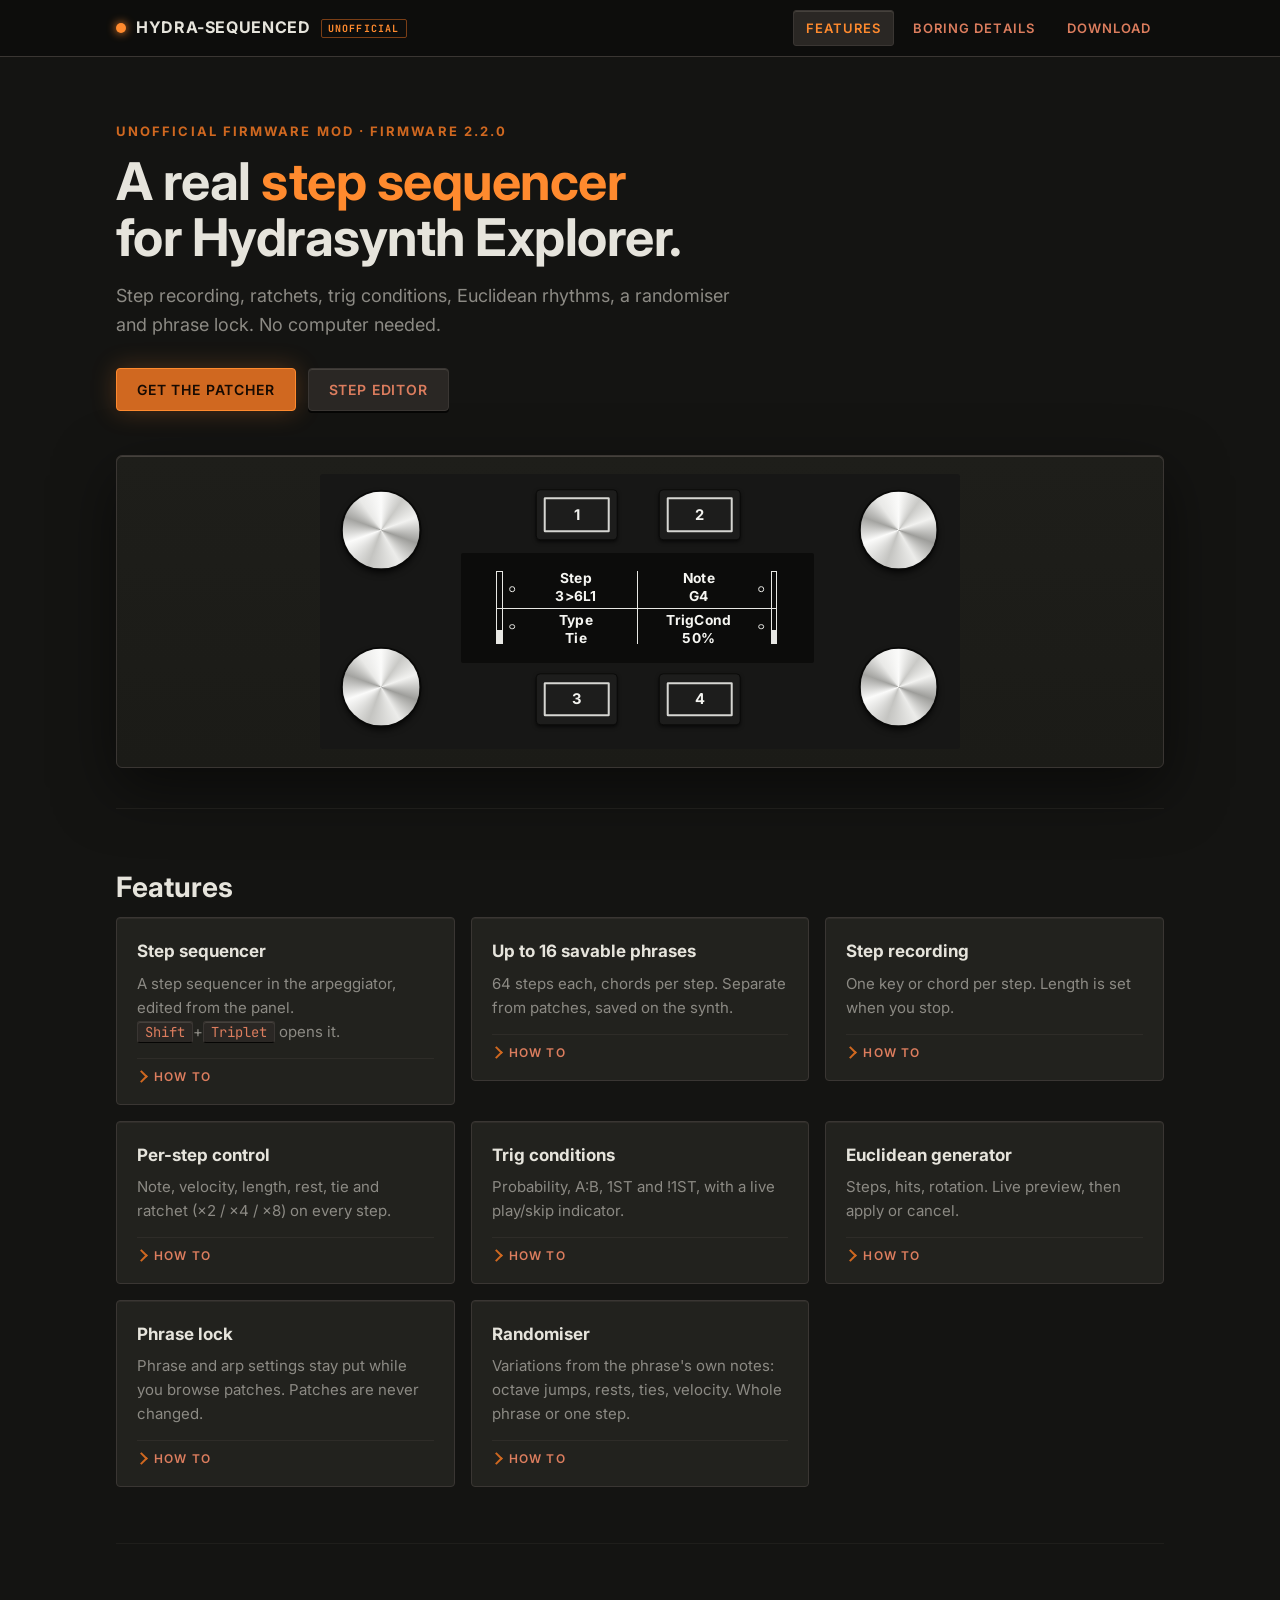
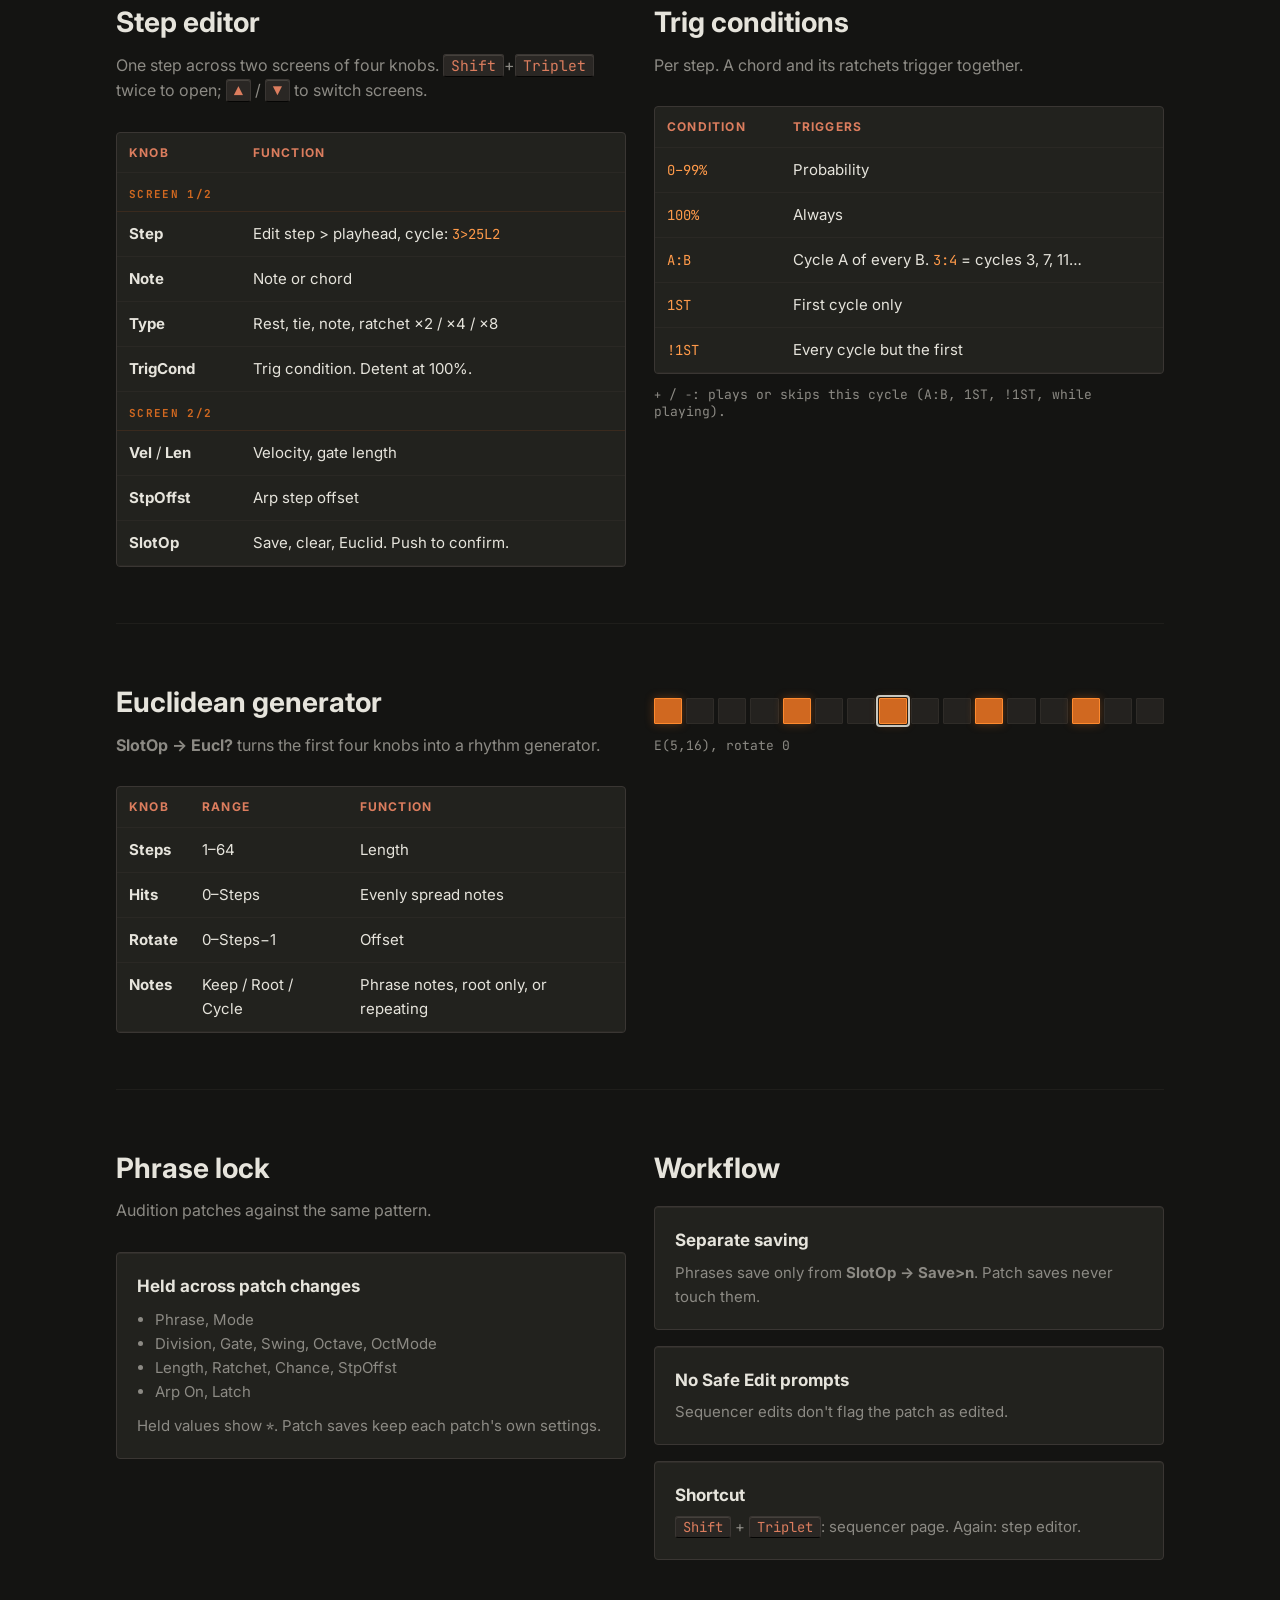
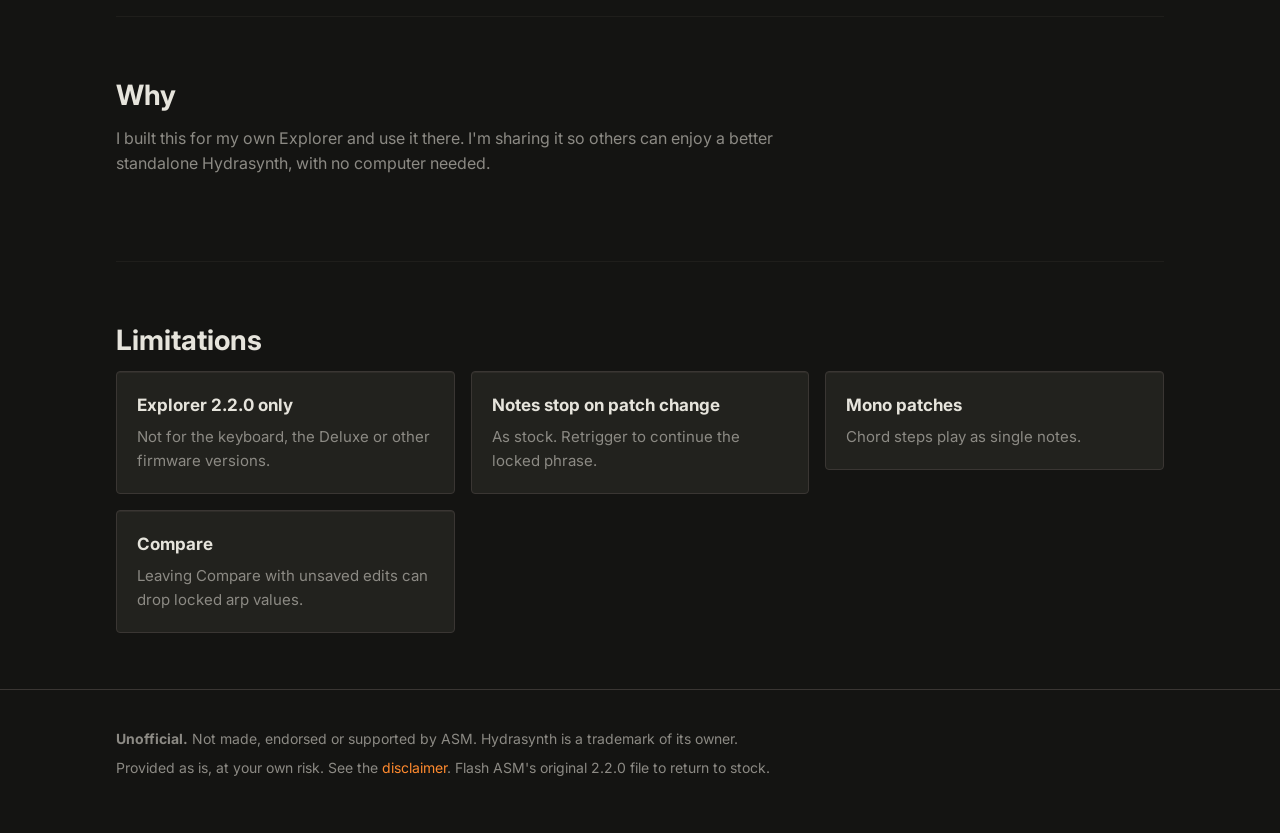
==== commit 4d3dcd12: "Flashing steps from ASM Manager's update page; page buttons in how-tos Co-Authored-By: Claude Opus 5" ====
--- a/index.html
+++ b/index.html
@@ -17,6 +17,7 @@
     <a class="brand" href="index.html"><span class="led"></span>HYDRA-SEQUENCED <span class="badge">unofficial</span></a>
     <nav class="links">
       <a class="on" href="index.html">Features</a>
+      <a href="tech.html">Boring Details</a>
       <a href="download.html">Download</a>
     </nav>
   </div>
@@ -25,8 +26,8 @@
 <main class="wrap">
 
   <div class="hero">
-    <div class="eyebrow">Unofficial step sequencer for the Hydrasynth Explorer &middot; firmware 2.2.0</div>
-    <h1>A real <em>step sequencer</em>,<br>right on the panel.</h1>
+    <div class="eyebrow">Unofficial firmware mod &middot; firmware 2.2.0</div>
+    <h1>A real <em>step sequencer</em><br>for Hydrasynth Explorer.</h1>
     <p class="lede">Step recording, ratchets, trig conditions, Euclidean rhythms, a randomiser and phrase lock. No computer needed.</p>
     <div class="cta">
       <a class="btn primary" href="download.html">Get the patcher</a>
@@ -56,62 +57,80 @@
     <h2>Features</h2>
     <div class="grid">
       <div class="card">
-        <h3>16 savable phrases, 64 steps</h3>
-        <p>Chords per step. Separate from patches, saved on the synth.</p>
-        <details class="how"><summary>How to</summary><ol>
-          <li><kbd>ARP</kbd> on, <b>Mode</b> &rarr; Phrase.</li>
-          <li><b>Phrase</b>: 1&ndash;16.</li>
-          <li>Record or edit.</li>
-          <li><b>SlotOp</b> &rarr; <code>Save&gt;n</code>, push. <code>*</code> = overwrite.</li>
+        <h3>Step sequencer</h3>
+        <p>A step sequencer in the arpeggiator, edited from the panel. <kbd>Shift</kbd>+<kbd>Triplet</kbd> opens it.</p>
+        <details class="how"><summary>How to</summary><ol>
+          <li>Press <kbd>ARP ON</kbd>. <kbd>Shift</kbd>+<kbd>ARP ON</kbd> opens the arp pages: <b>Mode</b> &rarr; Phrase.</li>
+          <li><kbd>Shift</kbd>+<kbd>Triplet</kbd>: sequencer page (ClkLock, SeqRec, PhrLock, SeqStps).</li>
+          <li><kbd>Shift</kbd>+<kbd>Triplet</kbd> again, or push <b>SeqStps</b>: step editor.</li>
+          <li>Two screens: Step, Note, Type, TrigCond | Vel, Len, StpOffst, SlotOp. <kbd>&#9650;</kbd> / <kbd>&#9660;</kbd> switch screens.</li>
+          <li><kbd>Exit</kbd> to leave.</li>
+        </ol></details>
+      </div>
+      <div class="card">
+        <h3>Up to 16 savable phrases</h3>
+        <p>64 steps each, chords per step. Separate from patches, saved on the synth.</p>
+        <details class="how"><summary>How to</summary><ol>
+          <li>Press <kbd>ARP ON</kbd>. <kbd>Shift</kbd>+<kbd>ARP ON</kbd> opens the arp pages: <b>Mode</b> &rarr; Phrase, <b>Phrase</b> &rarr; 1&ndash;16.</li>
+          <li><kbd>Shift</kbd>+<kbd>Triplet</kbd> twice: step editor.</li>
+          <li>Record or edit the phrase.</li>
+          <li><kbd>&#9660;</kbd> to screen 2: <b>SlotOp</b> &rarr; <code>Save&gt;n</code>, push. <code>*</code> = overwrite.</li>
         </ol></details>
       </div>
       <div class="card">
         <h3>Step recording</h3>
         <p>One key or chord per step. Length is set when you stop.</p>
         <details class="how"><summary>How to</summary><ol>
-          <li><b>Phrase</b>: 1&ndash;16.</li>
+          <li>Press <kbd>ARP ON</kbd>. <kbd>Shift</kbd>+<kbd>ARP ON</kbd> opens the arp pages: <b>Mode</b> &rarr; Phrase, <b>Phrase</b> &rarr; 1&ndash;16. This is the slot you record into.</li>
+          <li><kbd>Shift</kbd>+<kbd>Triplet</kbd>: sequencer page.</li>
           <li><b>SeqRec</b> on. <b>SeqStps</b> counts steps.</li>
-          <li>Play each step in order.</li>
-          <li><b>SeqRec</b> off, then <code>Save&gt;n</code>.</li>
+          <li>Play each step in order, a key or chord per step.</li>
+          <li><b>SeqRec</b> off. <kbd>Shift</kbd>+<kbd>Triplet</kbd> again, <kbd>&#9660;</kbd> to screen 2, then <b>SlotOp</b> &rarr; <code>Save&gt;n</code>, push.</li>
         </ol></details>
       </div>
       <div class="card">
         <h3>Per-step control</h3>
         <p>Note, velocity, length, rest, tie and ratchet (&times;2 / &times;4 / &times;8) on every step.</p>
         <details class="how"><summary>How to</summary><ol>
-          <li><kbd>Shift</kbd>+<kbd>Triplet</kbd> twice, or push <b>SeqStps</b>.</li>
+          <li>Press <kbd>ARP ON</kbd>. <kbd>Shift</kbd>+<kbd>ARP ON</kbd> opens the arp pages: <b>Mode</b> &rarr; Phrase, <b>Phrase</b> &rarr; 1&ndash;16.</li>
+          <li><kbd>Shift</kbd>+<kbd>Triplet</kbd> twice: step editor.</li>
           <li><b>Step</b>: select the step.</li>
-          <li><b>Note</b>, <b>Vel</b>, <b>Len</b>, <b>Type</b>: edit it.</li>
-          <li><b>SlotOp</b> &rarr; <code>Save&gt;n</code> to keep.</li>
+          <li>Screen 1: <b>Note</b>, <b>Type</b>. <kbd>&#9660;</kbd> to screen 2: <b>Vel</b>, <b>Len</b>.</li>
+          <li><kbd>&#9660;</kbd> to screen 2: <b>SlotOp</b> &rarr; <code>Save&gt;n</code> to keep.</li>
         </ol></details>
       </div>
       <div class="card">
         <h3>Trig conditions</h3>
         <p>Probability, A:B, 1ST and !1ST, with a live play/skip indicator.</p>
         <details class="how"><summary>How to</summary><ol>
-          <li>Step editor: select the step, turn <b>TrigCond</b>.</li>
-          <li>Below 100%: probability. Detent at 100%.</li>
-          <li>Above: <code>1:2</code> &hellip; <code>4:4</code>, <code>1ST</code>, <code>!1ST</code>.</li>
-          <li><b>Step</b> shows the cycle (<code>L2</code>); <b>TrigCond</b> shows <code>+</code> / <code>-</code>.</li>
+          <li>Press <kbd>ARP ON</kbd>. <kbd>Shift</kbd>+<kbd>ARP ON</kbd> opens the arp pages: <b>Mode</b> &rarr; Phrase, <b>Phrase</b> &rarr; 1&ndash;16.</li>
+          <li><kbd>Shift</kbd>+<kbd>Triplet</kbd> twice: step editor.</li>
+          <li><b>Step</b>: select the step, then turn <b>TrigCond</b>.</li>
+          <li>Below 100%: probability. Detent at 100%. Above: <code>1:2</code> &hellip; <code>4:4</code>, <code>1ST</code>, <code>!1ST</code>.</li>
+          <li>While playing, <b>Step</b> shows the cycle (<code>L2</code>) and <b>TrigCond</b> shows <code>+</code> / <code>-</code>.</li>
+          <li><kbd>&#9660;</kbd> to screen 2: <b>SlotOp</b> &rarr; <code>Save&gt;n</code> to keep.</li>
         </ol></details>
       </div>
       <div class="card">
         <h3>Euclidean generator</h3>
         <p>Steps, hits, rotation. Live preview, then apply or cancel.</p>
         <details class="how"><summary>How to</summary><ol>
-          <li><b>SlotOp</b> &rarr; <code>Eucl?</code>, push.</li>
-          <li>First screen: <b>Steps</b>, <b>Hits</b>, <b>Rotate</b>, <b>Notes</b>.</li>
+          <li>Press <kbd>ARP ON</kbd>. <kbd>Shift</kbd>+<kbd>ARP ON</kbd> opens the arp pages: <b>Mode</b> &rarr; Phrase, <b>Phrase</b> &rarr; 1&ndash;16.</li>
+          <li><kbd>Shift</kbd>+<kbd>Triplet</kbd> twice: step editor.</li>
+          <li><kbd>&#9660;</kbd> to screen 2: <b>SlotOp</b> &rarr; <code>Eucl?</code>, push.</li>
+          <li><kbd>&#9650;</kbd> to screen 1: <b>Steps</b>, <b>Hits</b>, <b>Rotate</b>, <b>Notes</b>. You hear it live.</li>
           <li>Push <b>SlotOp</b> to apply, <kbd>Exit</kbd> to cancel.</li>
-          <li><code>Save&gt;n</code> to keep.</li>
+          <li><kbd>&#9660;</kbd> to screen 2: <b>SlotOp</b> &rarr; <code>Save&gt;n</code> to keep.</li>
         </ol></details>
       </div>
       <div class="card">
         <h3>Phrase lock</h3>
         <p>Phrase and arp settings stay put while you browse patches. Patches are never changed.</p>
         <details class="how"><summary>How to</summary><ol>
-          <li>Set up the phrase and arp.</li>
+          <li>Press <kbd>ARP ON</kbd>. <kbd>Shift</kbd>+<kbd>ARP ON</kbd> opens the arp pages: <b>Mode</b> &rarr; Phrase, <b>Phrase</b> &rarr; 1&ndash;16.</li>
+          <li><kbd>Shift</kbd>+<kbd>Triplet</kbd>: sequencer page.</li>
           <li><b>PhrLock</b> on.</li>
-          <li>Browse. Held values show <code>*</code>.</li>
+          <li>Browse patches. Held values show <code>*</code>.</li>
           <li><b>PhrLock</b> off restores each patch's own settings.</li>
         </ol></details>
       </div>
@@ -119,10 +138,10 @@
         <h3>Randomiser</h3>
         <p>Variations from the phrase's own notes: octave jumps, rests, ties, velocity. Whole phrase or one step.</p>
         <details class="how"><summary>How to</summary><ol>
-          <li>Whole phrase: hold <kbd>Random</kbd>, push <b>SeqStps</b>. <code>Random?</code> appears.</li>
-          <li>Press <kbd>Random</kbd> again to apply, <kbd>Exit</kbd> to cancel.</li>
-          <li>One step: in the step editor, hold <kbd>Random</kbd> and push <b>Step</b>.</li>
-          <li>Step 1 is kept. <code>Save&gt;n</code> to keep.</li>
+          <li>Press <kbd>ARP ON</kbd>. <kbd>Shift</kbd>+<kbd>ARP ON</kbd> opens the arp pages: <b>Mode</b> &rarr; Phrase, <b>Phrase</b> &rarr; 1&ndash;16.</li>
+          <li>Whole phrase: <kbd>Shift</kbd>+<kbd>Triplet</kbd>: sequencer page. Hold <kbd>Random</kbd>, push <b>SeqStps</b>. Press <kbd>Random</kbd> again at <code>Random?</code> to apply, <kbd>Exit</kbd> to cancel.</li>
+          <li>One step: <kbd>Shift</kbd>+<kbd>Triplet</kbd> twice: step editor. Select it with <b>Step</b>, then hold <kbd>Random</kbd> and push <b>Step</b>.</li>
+          <li>Step 1 is kept. <kbd>&#9660;</kbd> to screen 2: <b>SlotOp</b> &rarr; <code>Save&gt;n</code> to keep.</li>
         </ol></details>
       </div>
     </div>
@@ -132,7 +151,7 @@
     <div class="split">
       <div>
         <h2>Step editor</h2>
-        <p class="sub">One step across two screens of four knobs. <kbd>Shift</kbd>+<kbd>Triplet</kbd> twice.</p>
+        <p class="sub">One step across two screens of four knobs. <kbd>Shift</kbd>+<kbd>Triplet</kbd> twice to open; <kbd>&#9650;</kbd> / <kbd>&#9660;</kbd> to switch screens.</p>
         <div class="tablebox">
           <table>
             <tr><th>Knob</th><th>Function</th></tr>
@@ -217,16 +236,7 @@
 
   <section id="why">
     <h2>Why</h2>
-    <p class="sub">I built this for my own Explorer and use it there; every release is tested on my own unit. I'm sharing it so others can enjoy a better standalone Hydrasynth, with no computer needed.</p>
-  </section>
-
-  <section id="quality">
-    <h2>Testing</h2>
-    <div class="grid">
-      <div class="card"><h3>Emulated from power-on</h3><p>Every build runs in an emulator against the stock firmware.</p></div>
-      <div class="card"><h3>Stock when idle</h3><p>MIDI output and saved data match stock with the sequencer unused.</p></div>
-      <div class="card"><h3>Audited</h3><p>Each release is audited independently, then tested on hardware.</p></div>
-    </div>
+    <p class="sub">I built this for my own Explorer and use it there. I'm sharing it so others can enjoy a better standalone Hydrasynth, with no computer needed.</p>
   </section>
 
   <section id="limits">
@@ -269,7 +279,7 @@
   })();
 </script>
 <script>
-  // The display mock follows the playhead through a 16-step phrase built from two
+  // The display mock plays a 16-step phrase built from two
   // public-domain themes: Bach's Prelude in C (BWV 846) and Grieg's "In the Hall of
   // the Mountain King". Every cell changes each step. A:B / 1ST / !1ST show + or -
   // for the current cycle; cycle n counts from 0, L = n mod 12 + 1, as on the synth.
@@ -280,7 +290,7 @@
       ['B3', 'Note', '!1ST'], ['C#4', 'x2', '90%'], ['D4', 'Note', '3:4'], ['E4', 'x8', '100%'],
       ['F#4', 'Note', '25%'], ['D4', 'x2', '1:3'], ['F#4+B4', 'Note', '100%'], ['F#4', 'Tie', '2:2']
     ];
-    var play = 0, n = 0;
+    var EDIT = 3, play = 0, n = 0;   // the edit cursor stays put; the playhead runs
     var el = function (id) { return document.getElementById(id); };
     function mark(c) {
       if (c === '1ST') return n === 0 ? ' +' : ' -';
@@ -291,7 +301,7 @@
     }
     function draw() {
       var st = P[play];
-      el('dStep').textContent = (play + 1) + '>' + (play + 1) + 'L' + (n % 12 + 1);
+      el('dStep').textContent = EDIT + '>' + (play + 1) + 'L' + (n % 12 + 1);
       el('dNote').textContent = st[0];
       el('dType').textContent = st[1];
       el('dCond').textContent = st[2] + mark(st[2]);
